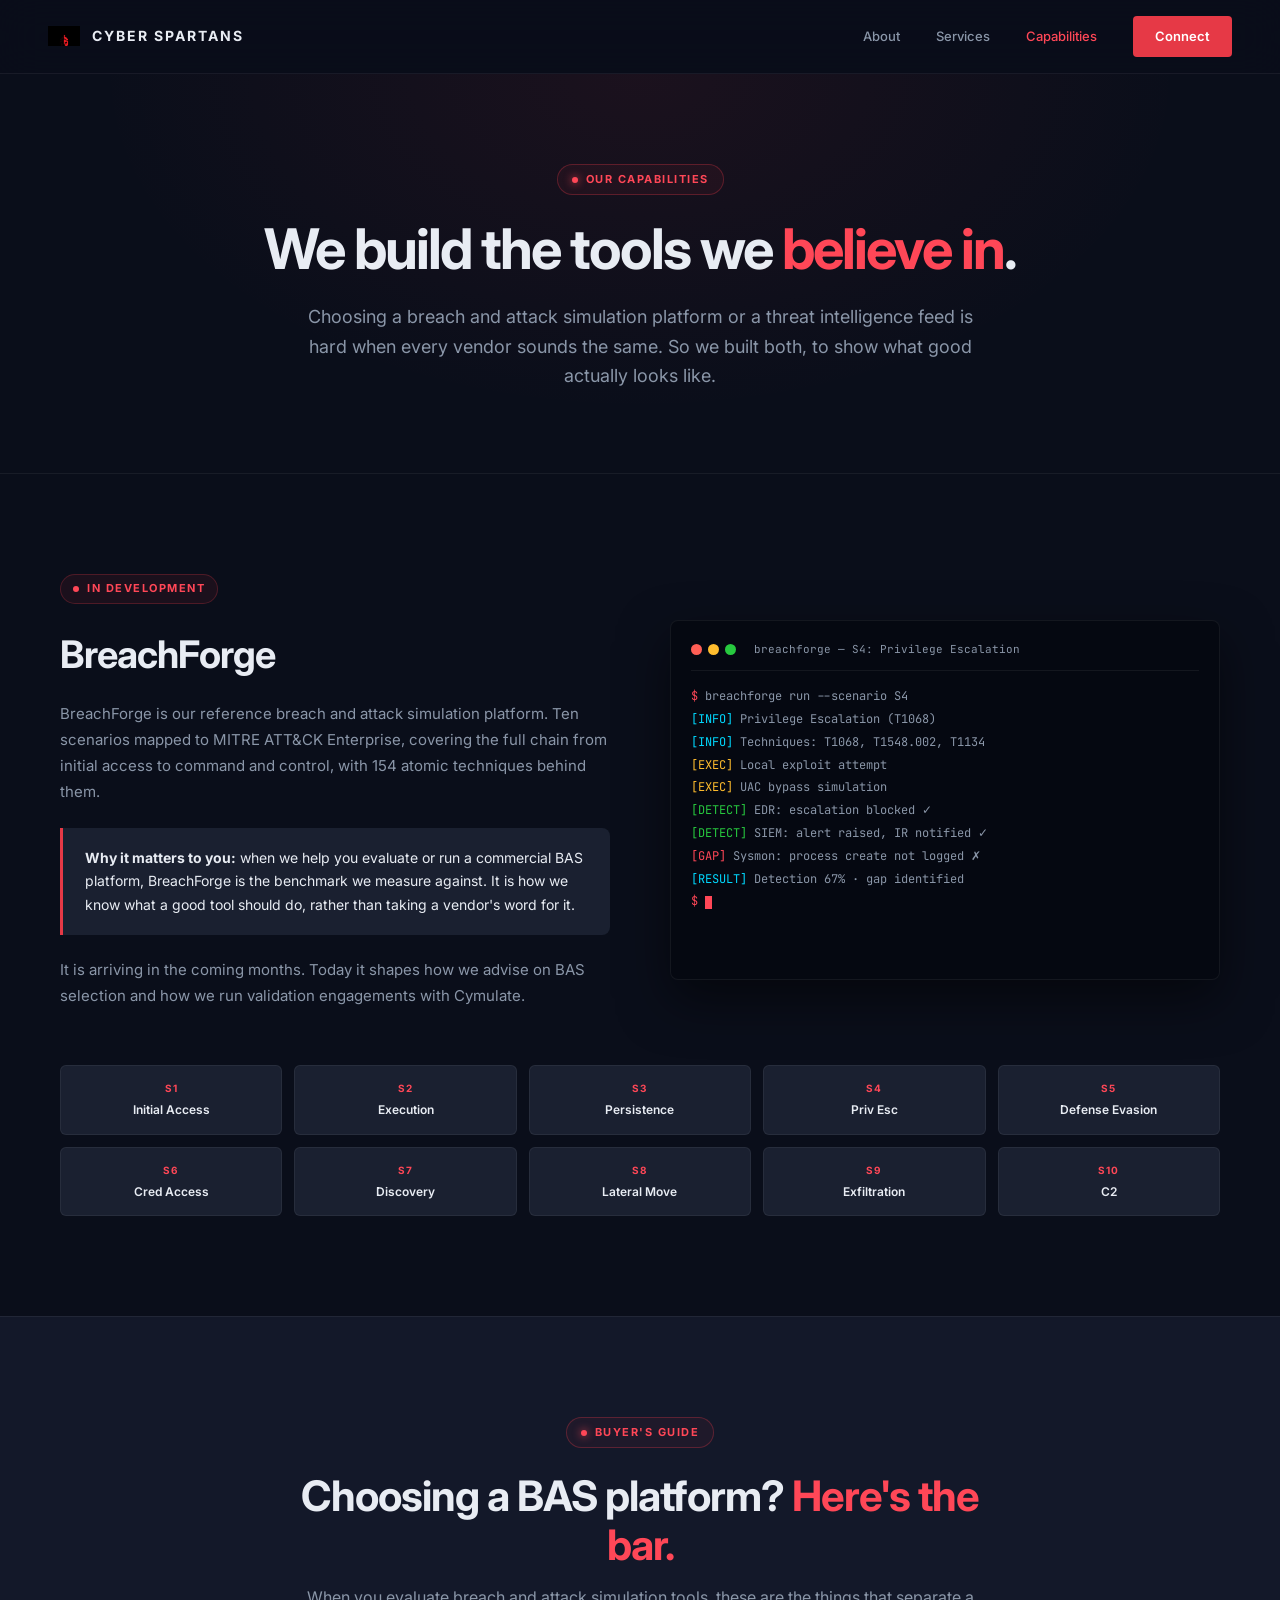
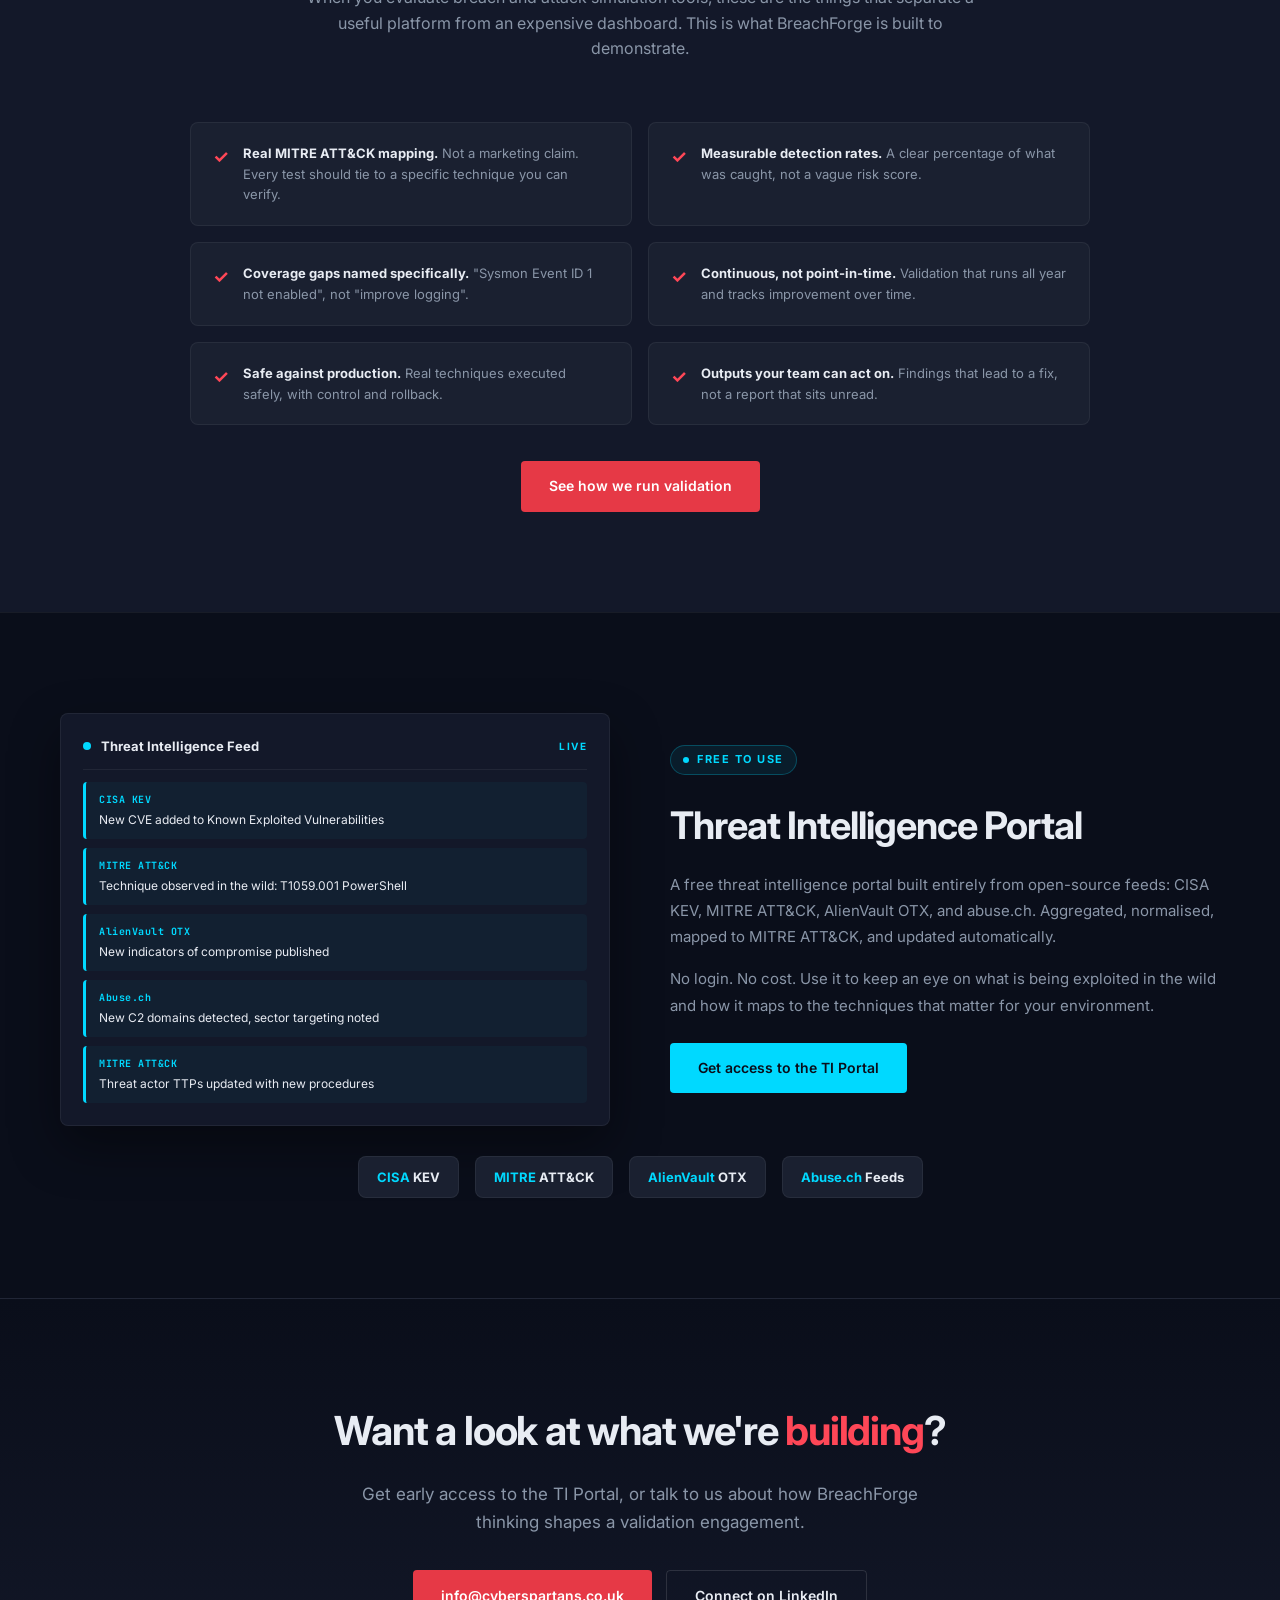
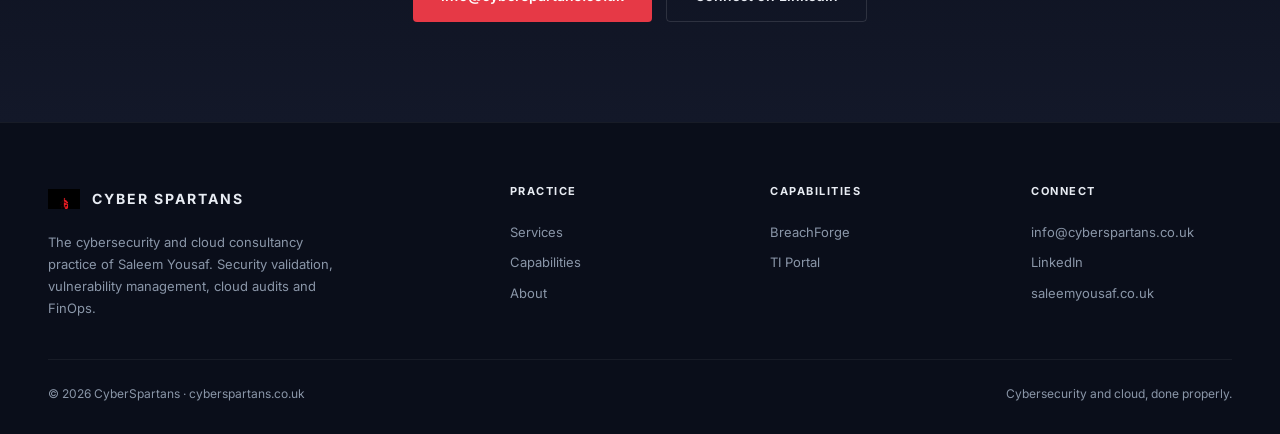
==== capabilities.html @ c3178dd3 "Add files via upload" ====
<!DOCTYPE html>
<html lang="en">
<head>
<meta charset="UTF-8">
<meta name="viewport" content="width=device-width, initial-scale=1.0">
<title>Capabilities: BreachForge & Threat Intelligence | CyberSpartans</title>
<meta name="description" content="BreachForge is our reference breach and attack simulation platform, the standard we hold commercial BAS tools to. Plus a free threat intelligence portal built from open-source feeds.">
<link rel="canonical" href="https://www.cyberspartans.co.uk/capabilities.html">
<meta property="og:type" content="website">
<meta property="og:title" content="BreachForge & Threat Intelligence | CyberSpartans">
<meta property="og:description" content="Our reference BAS platform and a free open-source threat intelligence portal.">
<meta property="og:url" content="https://www.cyberspartans.co.uk/capabilities.html">
<meta name="twitter:card" content="summary_large_image">
<link rel="preconnect" href="https://fonts.googleapis.com">
<link rel="preconnect" href="https://fonts.gstatic.com" crossorigin>
<link href="https://fonts.googleapis.com/css2?family=Inter:wght@300;400;500;600;700;800&family=JetBrains+Mono:wght@400;500;600&display=swap" rel="stylesheet">
<link rel="icon" type="image/png" href="logo.png">
<link rel="stylesheet" href="shared.css">
<style>
.product-hero {
    padding: 90px 60px 50px;
    text-align: center;
    background: radial-gradient(ellipse at top, rgba(230, 57, 70, 0.08) 0%, transparent 60%);
}

.product-hero h1 {
    font-size: 56px;
    font-weight: 700;
    line-height: 1.08;
    letter-spacing: -2px;
    margin-bottom: 22px;
    max-width: 880px;
    margin-left: auto;
    margin-right: auto;
}

.product-hero p {
    font-size: 18px;
    color: var(--text-dim);
    max-width: 700px;
    margin: 0 auto 32px;
    line-height: 1.65;
}

/* Section status badge */
.cap-status {
    display: inline-flex;
    align-items: center;
    gap: 8px;
    font-size: 11px;
    font-weight: 700;
    letter-spacing: 1.5px;
    text-transform: uppercase;
    padding: 5px 12px;
    border-radius: 100px;
    margin-bottom: 20px;
}

.cap-status.coming {
    color: var(--red-bright);
    background: rgba(230, 57, 70, 0.08);
    border: 1px solid rgba(230, 57, 70, 0.25);
}

.cap-status.live {
    color: var(--cyan);
    background: rgba(0, 217, 255, 0.08);
    border: 1px solid rgba(0, 217, 255, 0.25);
}

.cap-status-dot {
    width: 6px;
    height: 6px;
    background: currentColor;
    border-radius: 50%;
    animation: dot-pulse 1.4s infinite;
}

/* BreachForge block */
.bf-block {
    max-width: 1200px;
    margin: 0 auto;
    display: grid;
    grid-template-columns: 1fr 1fr;
    gap: 60px;
    align-items: center;
}

.bf-text h2 {
    font-size: 38px;
    font-weight: 700;
    letter-spacing: -1px;
    margin-bottom: 16px;
}

.bf-text > p {
    font-size: 15px;
    color: var(--text-dim);
    line-height: 1.75;
    margin-bottom: 16px;
}

.bf-text .why {
    background: var(--bg-elevated);
    border-left: 3px solid var(--red);
    border-radius: 0 8px 8px 0;
    padding: 18px 22px;
    margin: 22px 0;
}

.bf-text .why p {
    font-size: 14px;
    color: var(--text);
    line-height: 1.7;
    margin: 0;
}

/* Terminal */
.terminal {
    background: #050811;
    border: 1px solid var(--border);
    border-radius: 8px;
    padding: 20px;
    font-family: 'JetBrains Mono', monospace;
    font-size: 12px;
    box-shadow: 0 20px 50px rgba(0,0,0,0.5);
    min-height: 360px;
    position: relative;
}

.terminal-header {
    display: flex;
    align-items: center;
    gap: 6px;
    padding-bottom: 12px;
    border-bottom: 1px solid var(--border);
    margin-bottom: 14px;
}

.term-dot { width: 11px; height: 11px; border-radius: 50%; }
.term-dot.red { background: #ff5f56; }
.term-dot.yellow { background: #ffbd2e; }
.term-dot.green { background: #27c93f; }

.term-title { margin-left: 12px; color: var(--text-dim); font-size: 11px; }

.term-line {
    line-height: 1.9;
    opacity: 0;
    animation: type-in 0.3s forwards;
    color: var(--text-dim);
}

.term-line:nth-child(1) { animation-delay: 0.3s; }
.term-line:nth-child(2) { animation-delay: 0.7s; }
.term-line:nth-child(3) { animation-delay: 1.1s; }
.term-line:nth-child(4) { animation-delay: 1.5s; }
.term-line:nth-child(5) { animation-delay: 1.9s; }
.term-line:nth-child(6) { animation-delay: 2.3s; }
.term-line:nth-child(7) { animation-delay: 2.7s; }
.term-line:nth-child(8) { animation-delay: 3.1s; }
.term-line:nth-child(9) { animation-delay: 3.5s; }
.term-line:nth-child(10) { animation-delay: 3.9s; }

@keyframes type-in {
    from { opacity: 0; transform: translateX(-8px); }
    to { opacity: 1; transform: translateX(0); }
}

.term-prompt { color: var(--red-bright); }
.term-success { color: #27c93f; }
.term-info { color: var(--cyan); }
.term-warn { color: #ffbd2e; }
.term-error { color: #ff4757; }

.term-cursor {
    display: inline-block;
    width: 7px;
    height: 13px;
    background: var(--red-bright);
    animation: blink 1s infinite;
    vertical-align: middle;
}

@keyframes blink { 0%,50%{opacity:1;} 51%,100%{opacity:0;} }

/* Scenarios mini-grid */
.scenarios-mini {
    max-width: 1200px;
    margin: 40px auto 0;
    display: grid;
    grid-template-columns: repeat(5, 1fr);
    gap: 12px;
}

.scn {
    background: var(--bg-elevated);
    border: 1px solid var(--border);
    border-radius: 6px;
    padding: 14px 10px;
    text-align: center;
    transition: all 0.25s;
}

.scn:hover { border-color: var(--red); transform: translateY(-2px); }

.scn-num { font-size: 10px; color: var(--red-bright); font-weight: 700; letter-spacing: 1px; }
.scn-name { font-size: 12px; color: var(--text); font-weight: 600; margin-top: 4px; }

/* What to look for in a BAS */
.checklist-section { background: var(--bg-card); }

.checklist {
    max-width: 900px;
    margin: 0 auto;
    display: grid;
    grid-template-columns: 1fr 1fr;
    gap: 16px;
}

.check-item {
    background: var(--bg-elevated);
    border: 1px solid var(--border);
    border-radius: 8px;
    padding: 20px 22px;
    display: flex;
    gap: 14px;
    align-items: flex-start;
}

.check-item .mark {
    color: var(--red-bright);
    font-weight: 700;
    font-size: 18px;
    flex-shrink: 0;
}

.check-item p {
    font-size: 13px;
    color: var(--text-dim);
    line-height: 1.6;
    margin: 0;
}

.check-item strong { color: var(--text); }

/* TI block */
.ti-section { background: var(--bg); }

.ti-block {
    max-width: 1200px;
    margin: 0 auto;
    display: grid;
    grid-template-columns: 1fr 1fr;
    gap: 60px;
    align-items: center;
}

.ti-text h2 {
    font-size: 38px;
    font-weight: 700;
    letter-spacing: -1px;
    margin-bottom: 16px;
}

.ti-text > p {
    font-size: 15px;
    color: var(--text-dim);
    line-height: 1.75;
    margin-bottom: 16px;
}

.ti-feed {
    background: var(--bg-card);
    border: 1px solid var(--border);
    border-radius: 8px;
    padding: 22px;
    box-shadow: 0 20px 50px rgba(0,0,0,0.4);
}

.feed-header {
    display: flex;
    justify-content: space-between;
    align-items: center;
    padding-bottom: 12px;
    border-bottom: 1px solid var(--border);
    margin-bottom: 12px;
}

.feed-title { display: flex; align-items: center; gap: 10px; font-weight: 700; font-size: 13px; }

.feed-live-dot {
    width: 8px; height: 8px;
    background: var(--cyan);
    border-radius: 50%;
    animation: live-pulse 1.5s infinite;
}

@keyframes live-pulse {
    0%,100% { box-shadow: 0 0 0 0 rgba(0,217,255,0.7); }
    70% { box-shadow: 0 0 0 8px rgba(0,217,255,0); }
}

.feed-status { font-size: 10px; color: var(--cyan); letter-spacing: 1.5px; font-weight: 700; }

.feed-items { display: flex; flex-direction: column; gap: 9px; }

.feed-item {
    padding: 10px 13px;
    background: rgba(0, 217, 255, 0.04);
    border-left: 3px solid var(--cyan);
    border-radius: 4px;
    opacity: 0;
    animation: slide-in 0.5s forwards;
}

.feed-item:nth-child(1) { animation-delay: 0.2s; }
.feed-item:nth-child(2) { animation-delay: 0.6s; }
.feed-item:nth-child(3) { animation-delay: 1.0s; }
.feed-item:nth-child(4) { animation-delay: 1.4s; }
.feed-item:nth-child(5) { animation-delay: 1.8s; }

@keyframes slide-in {
    from { opacity: 0; transform: translateX(-20px); }
    to { opacity: 1; transform: translateX(0); }
}

.feed-time { color: var(--cyan); font-size: 10px; font-weight: 700; margin-bottom: 3px; letter-spacing: 0.5px; font-family: 'JetBrains Mono', monospace; }
.feed-msg { color: var(--text); font-size: 12px; line-height: 1.5; }

/* Sources strip */
.sources-strip {
    display: flex;
    justify-content: center;
    gap: 16px;
    flex-wrap: wrap;
    margin-top: 30px;
}

.source-chip {
    padding: 10px 18px;
    background: var(--bg-elevated);
    border: 1px solid var(--border);
    border-radius: 8px;
    font-size: 13px;
    font-weight: 700;
    color: var(--text);
}

.source-chip span { color: var(--cyan); }

@media (max-width: 1024px) {
    .product-hero h1 { font-size: 40px; }
    .bf-block, .ti-block { grid-template-columns: 1fr; gap: 36px; }
    .bf-text h2, .ti-text h2 { font-size: 28px; }
    .scenarios-mini { grid-template-columns: repeat(2, 1fr); }
    .checklist { grid-template-columns: 1fr; }
}

@media (max-width: 640px) {
    .product-hero h1 { font-size: 28px; }
    .scenarios-mini { grid-template-columns: 1fr 1fr; }
}
</style>
<script type="application/ld+json">
{
  "@context": "https://schema.org",
  "@type": "WebPage",
  "name": "Capabilities: BreachForge and Threat Intelligence",
  "url": "https://www.cyberspartans.co.uk/capabilities.html",
  "description": "BreachForge is a reference breach and attack simulation platform mapped to MITRE ATT&CK. CyberSpartans also offers a free threat intelligence portal built from open-source feeds.",
  "isPartOf": {
    "@type": "Organization",
    "name": "CyberSpartans",
    "url": "https://www.cyberspartans.co.uk"
  },
  "about": [
    {
      "@type": "SoftwareApplication",
      "name": "BreachForge",
      "applicationCategory": "SecurityApplication",
      "description": "Reference breach and attack simulation platform with 10 scenarios mapped to MITRE ATT&CK Enterprise and 154 atomic techniques.",
      "operatingSystem": "Web"
    },
    {
      "@type": "WebApplication",
      "name": "Threat Intelligence Portal",
      "applicationCategory": "SecurityApplication",
      "description": "Free threat intelligence portal built from open-source feeds: CISA KEV, MITRE ATT&CK, AlienVault OTX, and abuse.ch.",
      "operatingSystem": "Web",
      "offers": { "@type": "Offer", "price": "0", "priceCurrency": "GBP" }
    }
  ]
}
</script>
</head>
<body>

<header>
    <a href="index.html" class="brand">
        <img class="brand-logo" src="logo.png" alt="CyberSpartans"/>
        <span class="brand-name">CYBER SPARTANS</span>
    </a>
    <nav>
        <a href="index.html">About</a>
        <a href="services.html">Services</a>
        <a href="capabilities.html" class="active">Capabilities</a>
        <a href="#connect" class="nav-cta">Connect</a>
    </nav>
</header>

<section class="product-hero">
    <div class="eyebrow"><span class="eyebrow-dot"></span>OUR CAPABILITIES</div>
    <h1>We build the tools we <span class="red">believe in</span>.</h1>
    <p>Choosing a breach and attack simulation platform or a threat intelligence feed is hard when every vendor sounds the same. So we built both, to show what good actually looks like.</p>
</section>

<!-- BREACHFORGE -->
<section class="section">
    <div class="bf-block">
        <div class="bf-text">
            <span class="cap-status coming"><span class="cap-status-dot"></span>In Development</span>
            <h2>BreachForge</h2>
            <p>BreachForge is our reference breach and attack simulation platform. Ten scenarios mapped to MITRE ATT&CK Enterprise, covering the full chain from initial access to command and control, with 154 atomic techniques behind them.</p>
            <div class="why">
                <p><strong>Why it matters to you:</strong> when we help you evaluate or run a commercial BAS platform, BreachForge is the benchmark we measure against. It is how we know what a good tool should do, rather than taking a vendor's word for it.</p>
            </div>
            <p>It is arriving in the coming months. Today it shapes how we advise on BAS selection and how we run validation engagements with Cymulate.</p>
        </div>

        <div class="terminal">
            <div class="terminal-header">
                <div class="term-dot red"></div>
                <div class="term-dot yellow"></div>
                <div class="term-dot green"></div>
                <span class="term-title">breachforge — S4: Privilege Escalation</span>
            </div>
            <div class="term-line"><span class="term-prompt">$</span> breachforge run --scenario S4</div>
            <div class="term-line"><span class="term-info">[INFO]</span> Privilege Escalation (T1068)</div>
            <div class="term-line"><span class="term-info">[INFO]</span> Techniques: T1068, T1548.002, T1134</div>
            <div class="term-line"><span class="term-warn">[EXEC]</span> Local exploit attempt</div>
            <div class="term-line"><span class="term-warn">[EXEC]</span> UAC bypass simulation</div>
            <div class="term-line"><span class="term-success">[DETECT]</span> EDR: escalation blocked ✓</div>
            <div class="term-line"><span class="term-success">[DETECT]</span> SIEM: alert raised, IR notified ✓</div>
            <div class="term-line"><span class="term-error">[GAP]</span> Sysmon: process create not logged ✗</div>
            <div class="term-line"><span class="term-info">[RESULT]</span> Detection 67% · gap identified</div>
            <div class="term-line"><span class="term-prompt">$</span> <span class="term-cursor"></span></div>
        </div>
    </div>

    <!-- Scenarios -->
    <div class="scenarios-mini">
        <div class="scn"><div class="scn-num">S1</div><div class="scn-name">Initial Access</div></div>
        <div class="scn"><div class="scn-num">S2</div><div class="scn-name">Execution</div></div>
        <div class="scn"><div class="scn-num">S3</div><div class="scn-name">Persistence</div></div>
        <div class="scn"><div class="scn-num">S4</div><div class="scn-name">Priv Esc</div></div>
        <div class="scn"><div class="scn-num">S5</div><div class="scn-name">Defense Evasion</div></div>
        <div class="scn"><div class="scn-num">S6</div><div class="scn-name">Cred Access</div></div>
        <div class="scn"><div class="scn-num">S7</div><div class="scn-name">Discovery</div></div>
        <div class="scn"><div class="scn-num">S8</div><div class="scn-name">Lateral Move</div></div>
        <div class="scn"><div class="scn-num">S9</div><div class="scn-name">Exfiltration</div></div>
        <div class="scn"><div class="scn-num">S10</div><div class="scn-name">C2</div></div>
    </div>
</section>

<!-- WHAT TO LOOK FOR IN A BAS -->
<section class="section checklist-section">
    <div class="section-header">
        <div class="eyebrow"><span class="eyebrow-dot"></span>BUYER'S GUIDE</div>
        <h2>Choosing a BAS platform? <span class="red">Here's the bar.</span></h2>
        <p>When you evaluate breach and attack simulation tools, these are the things that separate a useful platform from an expensive dashboard. This is what BreachForge is built to demonstrate.</p>
    </div>

    <div class="checklist">
        <div class="check-item">
            <span class="mark">✓</span>
            <p><strong>Real MITRE ATT&CK mapping.</strong> Not a marketing claim. Every test should tie to a specific technique you can verify.</p>
        </div>
        <div class="check-item">
            <span class="mark">✓</span>
            <p><strong>Measurable detection rates.</strong> A clear percentage of what was caught, not a vague risk score.</p>
        </div>
        <div class="check-item">
            <span class="mark">✓</span>
            <p><strong>Coverage gaps named specifically.</strong> "Sysmon Event ID 1 not enabled", not "improve logging".</p>
        </div>
        <div class="check-item">
            <span class="mark">✓</span>
            <p><strong>Continuous, not point-in-time.</strong> Validation that runs all year and tracks improvement over time.</p>
        </div>
        <div class="check-item">
            <span class="mark">✓</span>
            <p><strong>Safe against production.</strong> Real techniques executed safely, with control and rollback.</p>
        </div>
        <div class="check-item">
            <span class="mark">✓</span>
            <p><strong>Outputs your team can act on.</strong> Findings that lead to a fix, not a report that sits unread.</p>
        </div>
    </div>

    <div style="text-align:center;margin-top:36px;">
        <a href="services.html" class="btn btn-primary">See how we run validation</a>
    </div>
</section>

<!-- THREAT INTELLIGENCE -->
<section class="section ti-section">
    <div class="ti-block">
        <div class="ti-feed">
            <div class="feed-header">
                <div class="feed-title"><div class="feed-live-dot"></div><span>Threat Intelligence Feed</span></div>
                <div class="feed-status">LIVE</div>
            </div>
            <div class="feed-items">
                <div class="feed-item">
                    <div class="feed-time">CISA KEV</div>
                    <div class="feed-msg">New CVE added to Known Exploited Vulnerabilities</div>
                </div>
                <div class="feed-item">
                    <div class="feed-time">MITRE ATT&CK</div>
                    <div class="feed-msg">Technique observed in the wild: T1059.001 PowerShell</div>
                </div>
                <div class="feed-item">
                    <div class="feed-time">AlienVault OTX</div>
                    <div class="feed-msg">New indicators of compromise published</div>
                </div>
                <div class="feed-item">
                    <div class="feed-time">Abuse.ch</div>
                    <div class="feed-msg">New C2 domains detected, sector targeting noted</div>
                </div>
                <div class="feed-item">
                    <div class="feed-time">MITRE ATT&CK</div>
                    <div class="feed-msg">Threat actor TTPs updated with new procedures</div>
                </div>
            </div>
        </div>

        <div class="ti-text">
            <span class="cap-status live"><span class="cap-status-dot"></span>Free to Use</span>
            <h2>Threat Intelligence Portal</h2>
            <p>A free threat intelligence portal built entirely from open-source feeds: CISA KEV, MITRE ATT&CK, AlienVault OTX, and abuse.ch. Aggregated, normalised, mapped to MITRE ATT&CK, and updated automatically.</p>
            <p>No login. No cost. Use it to keep an eye on what is being exploited in the wild and how it maps to the techniques that matter for your environment.</p>
            <a href="#connect" class="btn btn-cyan" style="margin-top:8px;">Get access to the TI Portal</a>
        </div>
    </div>

    <div class="sources-strip">
        <div class="source-chip"><span>CISA</span> KEV</div>
        <div class="source-chip"><span>MITRE</span> ATT&CK</div>
        <div class="source-chip"><span>AlienVault</span> OTX</div>
        <div class="source-chip"><span>Abuse.ch</span> Feeds</div>
    </div>
</section>

<!-- CONNECT -->
<section class="section" id="connect" style="text-align:center;background:linear-gradient(180deg, var(--bg) 0%, var(--bg-card) 100%);">
    <h2 style="font-size:40px;font-weight:700;letter-spacing:-1.2px;margin-bottom:18px;">Want a look at what we're <span class="red">building</span>?</h2>
    <p style="font-size:17px;color:var(--text-dim);margin-bottom:34px;max-width:560px;margin-left:auto;margin-right:auto;line-height:1.6;">Get early access to the TI Portal, or talk to us about how BreachForge thinking shapes a validation engagement.</p>
    <div style="display:flex;gap:14px;justify-content:center;flex-wrap:wrap;">
        <a href="mailto:info@cyberspartans.co.uk" class="btn btn-primary">info@cyberspartans.co.uk</a>
        <a href="https://www.linkedin.com/in/saleemyousaf" class="btn btn-ghost">Connect on LinkedIn</a>
    </div>
</section>

<footer>
    <div class="footer-grid">
        <div class="footer-brand">
            <a href="index.html" class="brand">
                <img class="brand-logo" src="logo.png" alt="CyberSpartans"/>
                <span class="brand-name">CYBER SPARTANS</span>
            </a>
            <p>The cybersecurity and cloud consultancy practice of Saleem Yousaf. Security validation, vulnerability management, cloud audits and FinOps.</p>
        </div>
        <div class="footer-col">
            <h4>Practice</h4>
            <a href="services.html">Services</a>
            <a href="capabilities.html">Capabilities</a>
            <a href="index.html">About</a>
        </div>
        <div class="footer-col">
            <h4>Capabilities</h4>
            <a href="capabilities.html">BreachForge</a>
            <a href="capabilities.html">TI Portal</a>
        </div>
        <div class="footer-col">
            <h4>Connect</h4>
            <a href="mailto:info@cyberspartans.co.uk">info@cyberspartans.co.uk</a>
            <a href="https://www.linkedin.com/in/saleemyousaf">LinkedIn</a>
            <a href="https://www.saleemyousaf.co.uk">saleemyousaf.co.uk</a>
        </div>
    </div>
    <div class="footer-bottom">
        <span>© 2026 CyberSpartans · cyberspartans.co.uk</span>
        <span>Cybersecurity and cloud, done properly.</span>
    </div>
</footer>

</body>
</html>
---- shared.css ----
/* ==========================================================================
   CyberSpartans - Shared Stylesheet
   cyberspartans.co.uk
   ========================================================================== */

* { margin: 0; padding: 0; box-sizing: border-box; }

:root {
    --red: #e63946;
    --red-bright: #ff4757;
    --red-dark: #c1121f;
    --cyan: #00d9ff;
    --bg: #0a0e1a;
    --bg-card: #131829;
    --bg-elevated: #1a2030;
    --text: #e8ecf3;
    --text-dim: #8a96a8;
    --border: rgba(255,255,255,0.06);
    --border-strong: rgba(255,255,255,0.12);
}

html { scroll-behavior: smooth; }

body {
    font-family: 'Inter', -apple-system, BlinkMacSystemFont, sans-serif;
    background: var(--bg);
    color: var(--text);
    line-height: 1.6;
    overflow-x: hidden;
    -webkit-font-smoothing: antialiased;
}

/* ===== HEADER & NAV ===== */
header {
    background: rgba(10, 14, 26, 0.85);
    backdrop-filter: blur(20px);
    -webkit-backdrop-filter: blur(20px);
    padding: 16px 48px;
    display: flex;
    justify-content: space-between;
    align-items: center;
    position: sticky;
    top: 0;
    z-index: 100;
    border-bottom: 1px solid var(--border);
}

.brand {
    display: flex;
    align-items: center;
    gap: 12px;
    text-decoration: none;
    color: var(--text);
}

.brand-logo {
    width: 32px;
    height: 32px;
    object-fit: contain;
}

.brand-name {
    font-size: 14px;
    font-weight: 700;
    letter-spacing: 2px;
}

nav {
    display: flex;
    gap: 36px;
    align-items: center;
}

nav a {
    color: var(--text-dim);
    text-decoration: none;
    font-size: 13px;
    font-weight: 500;
    transition: color 0.25s;
}

nav a:hover, nav a.active { color: var(--red-bright); }

.nav-cta {
    background: var(--red);
    color: white !important;
    padding: 10px 22px;
    border-radius: 4px;
    font-weight: 600;
    transition: all 0.25s;
}

.nav-cta:hover {
    background: var(--red-bright) !important;
    transform: translateY(-1px);
}

/* ===== TYPOGRAPHY ===== */
h1, h2, h3 { letter-spacing: -1px; }

.eyebrow {
    display: inline-flex;
    align-items: center;
    gap: 8px;
    padding: 6px 14px;
    border: 1px solid rgba(230, 57, 70, 0.3);
    background: rgba(230, 57, 70, 0.06);
    border-radius: 100px;
    font-size: 11px;
    font-weight: 700;
    letter-spacing: 1.5px;
    color: var(--red-bright);
    margin-bottom: 24px;
    text-transform: uppercase;
}

.eyebrow.cyan {
    color: var(--cyan);
    background: rgba(0, 217, 255, 0.08);
    border-color: rgba(0, 217, 255, 0.3);
}

.eyebrow-dot {
    width: 6px;
    height: 6px;
    background: currentColor;
    border-radius: 50%;
    box-shadow: 0 0 8px currentColor;
    animation: dot-pulse 1.5s infinite;
}

@keyframes dot-pulse {
    0%, 100% { box-shadow: 0 0 8px currentColor; }
    50% { box-shadow: 0 0 16px currentColor; }
}

.red { color: var(--red-bright); }
.cyan { color: var(--cyan); }

/* ===== BUTTONS ===== */
.btn {
    padding: 14px 28px;
    border-radius: 4px;
    border: none;
    font-family: inherit;
    font-size: 14px;
    font-weight: 600;
    cursor: pointer;
    transition: all 0.25s;
    display: inline-flex;
    align-items: center;
    gap: 8px;
    text-decoration: none;
}

.btn-primary { background: var(--red); color: white; }
.btn-primary:hover {
    background: var(--red-bright);
    transform: translateY(-2px);
    box-shadow: 0 8px 20px rgba(230, 57, 70, 0.35);
}

.btn-ghost {
    background: transparent;
    color: var(--text);
    border: 1px solid var(--border-strong);
}

.btn-ghost:hover {
    border-color: var(--red);
    color: var(--red-bright);
}

.btn-cyan { background: var(--cyan); color: var(--bg); }
.btn-cyan:hover {
    background: #00b8e0;
    transform: translateY(-2px);
    box-shadow: 0 8px 20px rgba(0, 217, 255, 0.35);
}

/* ===== SECTIONS ===== */
.section {
    padding: 100px 60px;
    border-top: 1px solid var(--border);
}

.section-header {
    text-align: center;
    max-width: 700px;
    margin: 0 auto 60px;
}

.section-header h2 {
    font-size: 42px;
    font-weight: 700;
    line-height: 1.15;
    letter-spacing: -1px;
    margin-bottom: 16px;
}

.section-header p {
    font-size: 16px;
    color: var(--text-dim);
    line-height: 1.6;
}

/* ===== CARDS ===== */
.card {
    background: var(--bg-elevated);
    border: 1px solid var(--border);
    border-radius: 8px;
    padding: 32px;
    transition: all 0.3s;
}

.card:hover {
    border-color: var(--red);
    transform: translateY(-4px);
    background: var(--bg-card);
}

.card h3 {
    font-size: 20px;
    font-weight: 700;
    margin-bottom: 12px;
    color: var(--text);
}

.card p {
    font-size: 14px;
    color: var(--text-dim);
    line-height: 1.7;
}

/* ===== FOOTER ===== */
footer {
    background: var(--bg);
    border-top: 1px solid var(--border);
    padding: 60px 48px 30px;
}

.footer-grid {
    max-width: 1400px;
    margin: 0 auto;
    display: grid;
    grid-template-columns: 2fr 1fr 1fr 1fr;
    gap: 60px;
    margin-bottom: 40px;
}

.footer-brand p {
    color: var(--text-dim);
    font-size: 13px;
    line-height: 1.7;
    margin-top: 16px;
    max-width: 300px;
}

.footer-col h4 {
    font-size: 11px;
    color: var(--text);
    letter-spacing: 1.5px;
    text-transform: uppercase;
    margin-bottom: 16px;
    font-weight: 700;
}

.footer-col a {
    display: block;
    color: var(--text-dim);
    text-decoration: none;
    font-size: 13px;
    padding: 5px 0;
    transition: color 0.25s;
}

.footer-col a:hover { color: var(--red-bright); }

.footer-bottom {
    max-width: 1400px;
    margin: 0 auto;
    padding-top: 24px;
    border-top: 1px solid var(--border);
    display: flex;
    justify-content: space-between;
    color: var(--text-dim);
    font-size: 12px;
}

/* ===== RESPONSIVE ===== */
@media (max-width: 1024px) {
    header { padding: 14px 32px; }
    .section { padding: 70px 32px; }
    .section-header h2 { font-size: 32px; }
    .footer-grid { grid-template-columns: 1fr 1fr; }
}

@media (max-width: 640px) {
    header { padding: 14px 20px; flex-direction: column; gap: 12px; }
    nav { gap: 16px; flex-wrap: wrap; justify-content: center; }
    .section { padding: 50px 20px; }
    .section-header h2 { font-size: 24px; }
    .footer-grid { grid-template-columns: 1fr; gap: 30px; }
    .footer-bottom { flex-direction: column; gap: 12px; text-align: center; }
    footer { padding: 40px 20px 24px; }
}
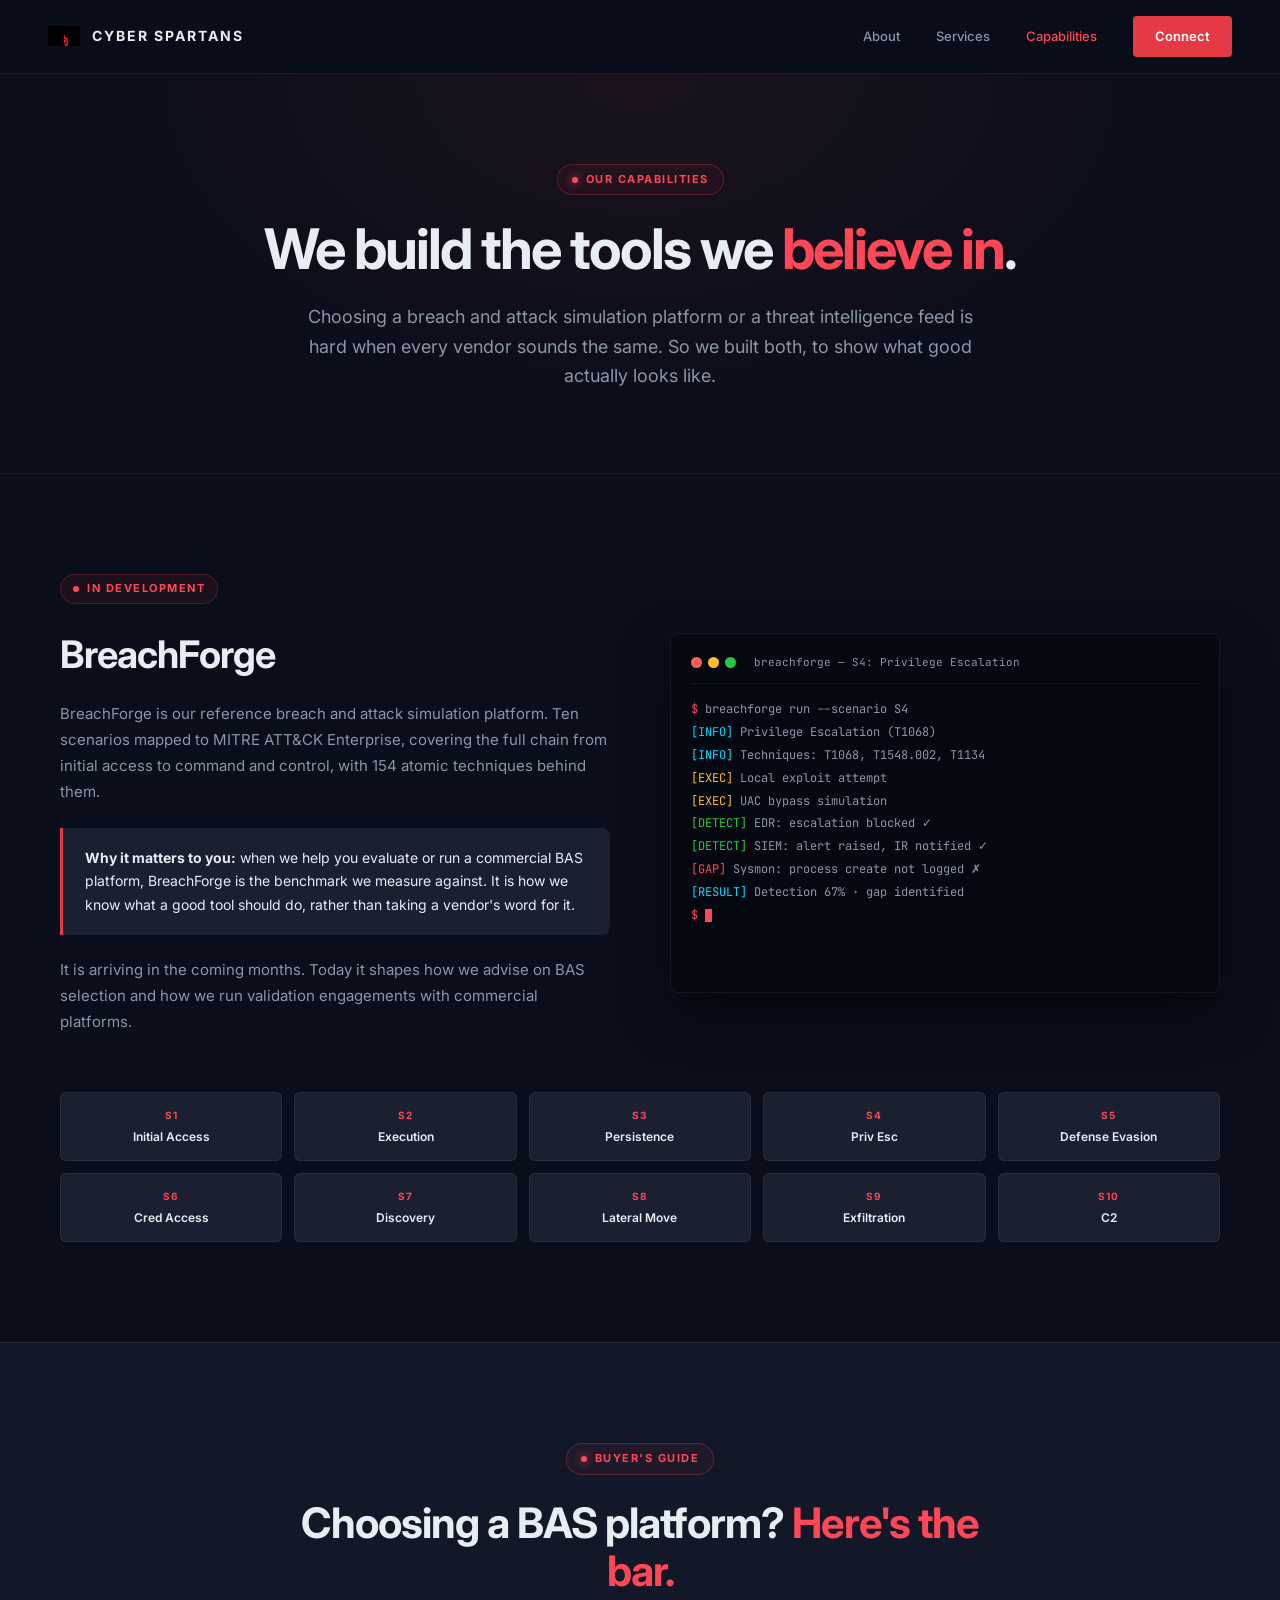
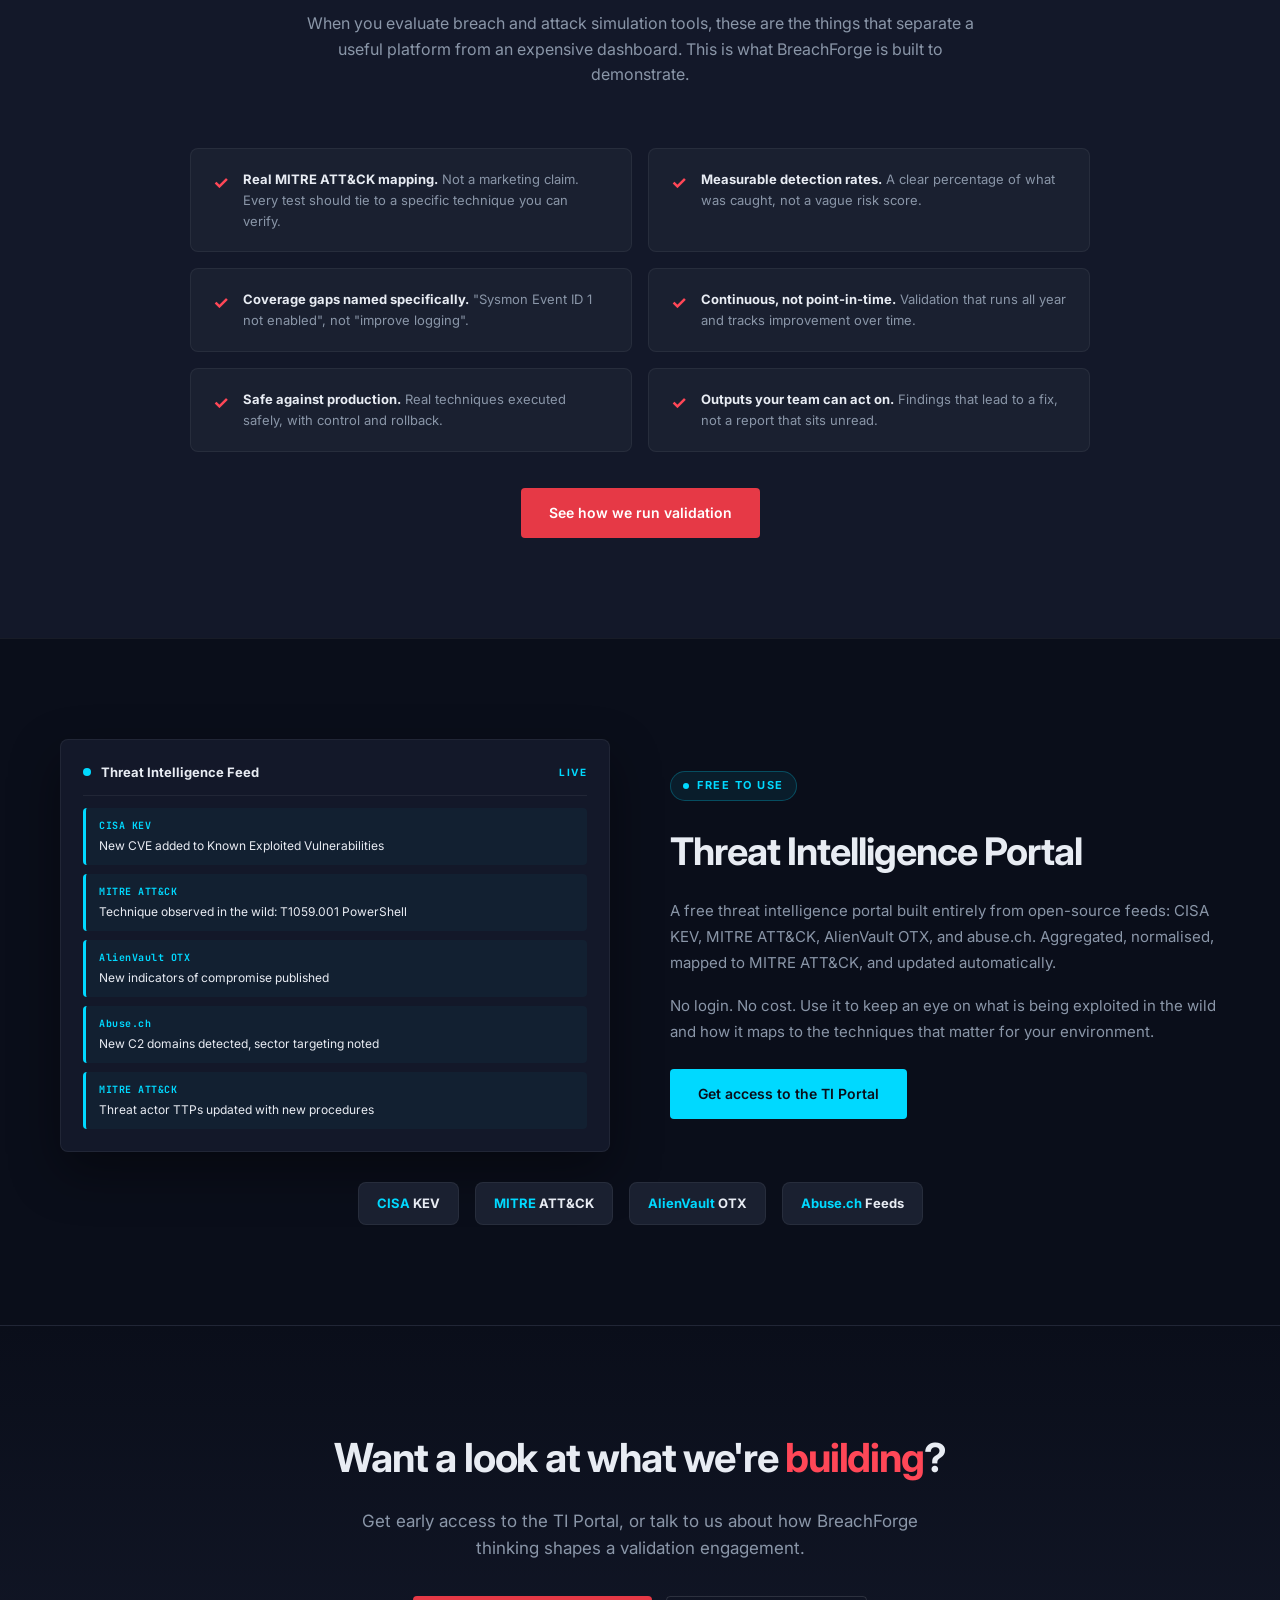
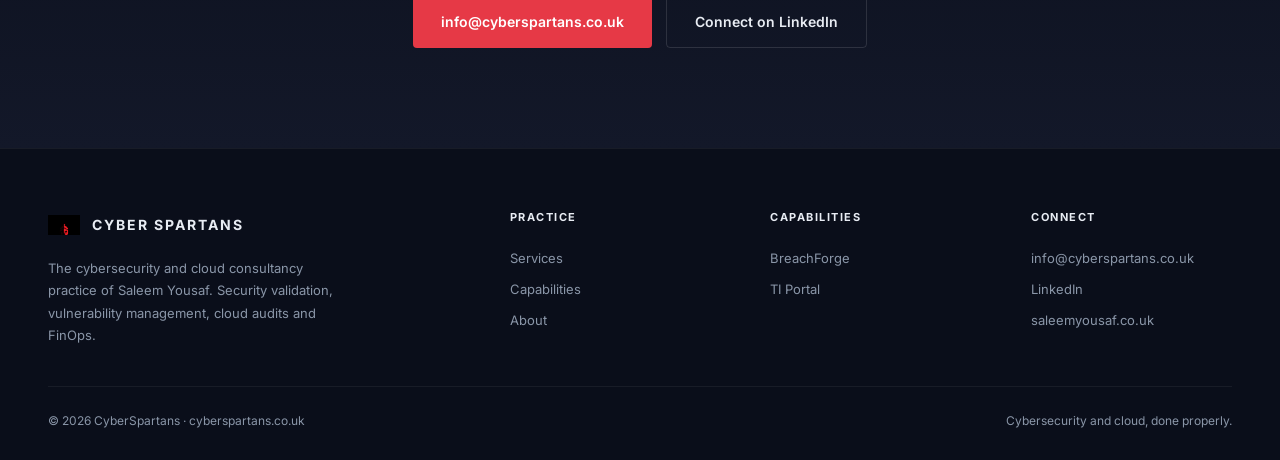
==== commit 0f740712: "Add files via upload" ====
--- a/capabilities.html
+++ b/capabilities.html
@@ -5,11 +5,11 @@
 <meta name="viewport" content="width=device-width, initial-scale=1.0">
 <title>Capabilities: BreachForge & Threat Intelligence | CyberSpartans</title>
 <meta name="description" content="BreachForge is our reference breach and attack simulation platform, the standard we hold commercial BAS tools to. Plus a free threat intelligence portal built from open-source feeds.">
-<link rel="canonical" href="https://www.cyberspartans.co.uk/capabilities.html">
+<link rel="canonical" href="https://cyberspartans.co.uk/capabilities.html">
 <meta property="og:type" content="website">
 <meta property="og:title" content="BreachForge & Threat Intelligence | CyberSpartans">
 <meta property="og:description" content="Our reference BAS platform and a free open-source threat intelligence portal.">
-<meta property="og:url" content="https://www.cyberspartans.co.uk/capabilities.html">
+<meta property="og:url" content="https://cyberspartans.co.uk/capabilities.html">
 <meta name="twitter:card" content="summary_large_image">
 <link rel="preconnect" href="https://fonts.googleapis.com">
 <link rel="preconnect" href="https://fonts.gstatic.com" crossorigin>
@@ -367,12 +367,12 @@
   "@context": "https://schema.org",
   "@type": "WebPage",
   "name": "Capabilities: BreachForge and Threat Intelligence",
-  "url": "https://www.cyberspartans.co.uk/capabilities.html",
+  "url": "https://cyberspartans.co.uk/capabilities.html",
   "description": "BreachForge is a reference breach and attack simulation platform mapped to MITRE ATT&CK. CyberSpartans also offers a free threat intelligence portal built from open-source feeds.",
   "isPartOf": {
     "@type": "Organization",
     "name": "CyberSpartans",
-    "url": "https://www.cyberspartans.co.uk"
+    "url": "https://cyberspartans.co.uk"
   },
   "about": [
     {
@@ -425,7 +425,7 @@
             <div class="why">
                 <p><strong>Why it matters to you:</strong> when we help you evaluate or run a commercial BAS platform, BreachForge is the benchmark we measure against. It is how we know what a good tool should do, rather than taking a vendor's word for it.</p>
             </div>
-            <p>It is arriving in the coming months. Today it shapes how we advise on BAS selection and how we run validation engagements with Cymulate.</p>
+            <p>It is arriving in the coming months. Today it shapes how we advise on BAS selection and how we run validation engagements with commercial platforms.</p>
         </div>
 
         <div class="terminal">
@@ -499,7 +499,7 @@
     </div>
 
     <div style="text-align:center;margin-top:36px;">
-        <a href="services.html" class="btn btn-primary">See how we run validation</a>
+        <a href="https://saleemyousaf.co.uk/breachforge/simulation/desktop/" class="btn btn-primary" target="_blank" rel="noopener">See how we run validation</a>
     </div>
 </section>
 
@@ -540,7 +540,7 @@
             <h2>Threat Intelligence Portal</h2>
             <p>A free threat intelligence portal built entirely from open-source feeds: CISA KEV, MITRE ATT&CK, AlienVault OTX, and abuse.ch. Aggregated, normalised, mapped to MITRE ATT&CK, and updated automatically.</p>
             <p>No login. No cost. Use it to keep an eye on what is being exploited in the wild and how it maps to the techniques that matter for your environment.</p>
-            <a href="#connect" class="btn btn-cyan" style="margin-top:8px;">Get access to the TI Portal</a>
+            <a href="https://saleemyousaf.co.uk/breachforge/intel/" class="btn btn-cyan" style="margin-top:8px;" target="_blank" rel="noopener">Get access to the TI Portal</a>
         </div>
     </div>
 
@@ -586,7 +586,7 @@
             <h4>Connect</h4>
             <a href="mailto:info@cyberspartans.co.uk">info@cyberspartans.co.uk</a>
             <a href="https://www.linkedin.com/in/saleemyousaf">LinkedIn</a>
-            <a href="https://www.saleemyousaf.co.uk">saleemyousaf.co.uk</a>
+            <a href="https://www.saleemyousaf.co.uk" target="_blank" rel="noopener">saleemyousaf.co.uk</a>
         </div>
     </div>
     <div class="footer-bottom">
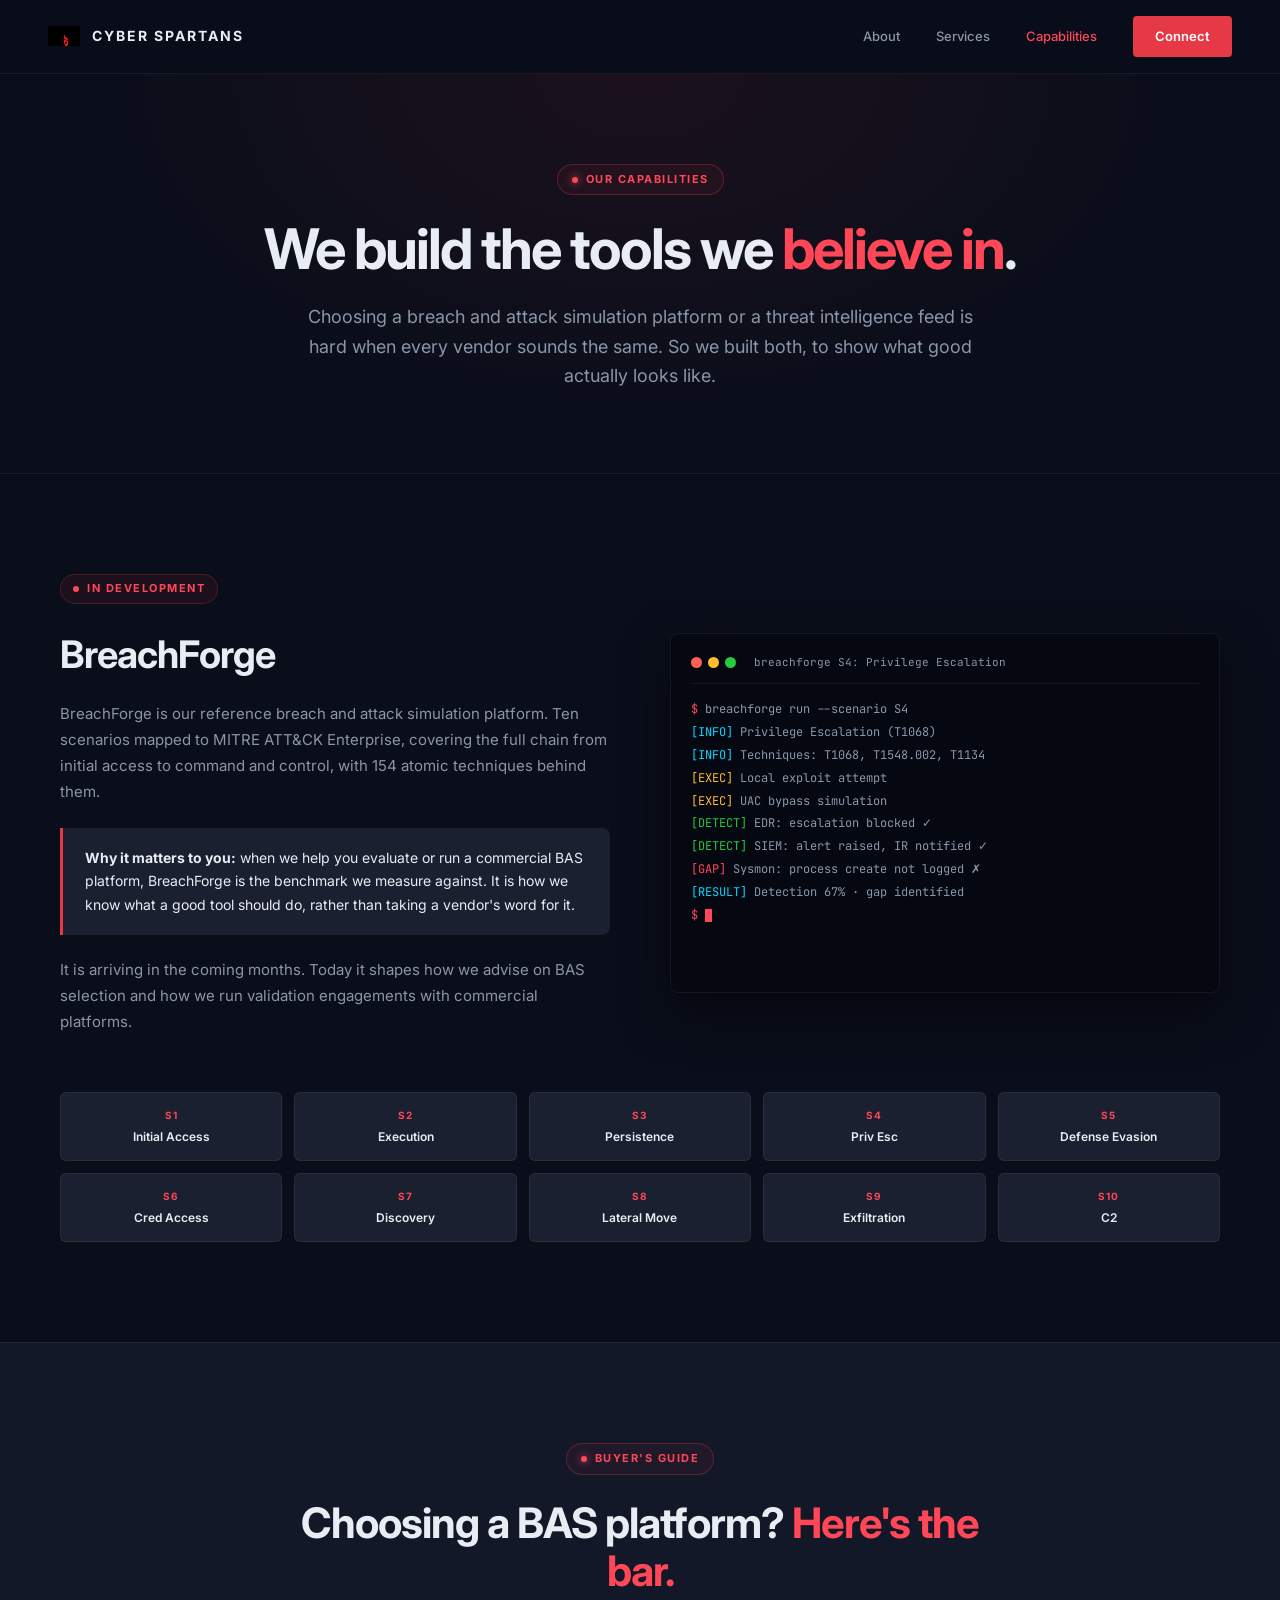
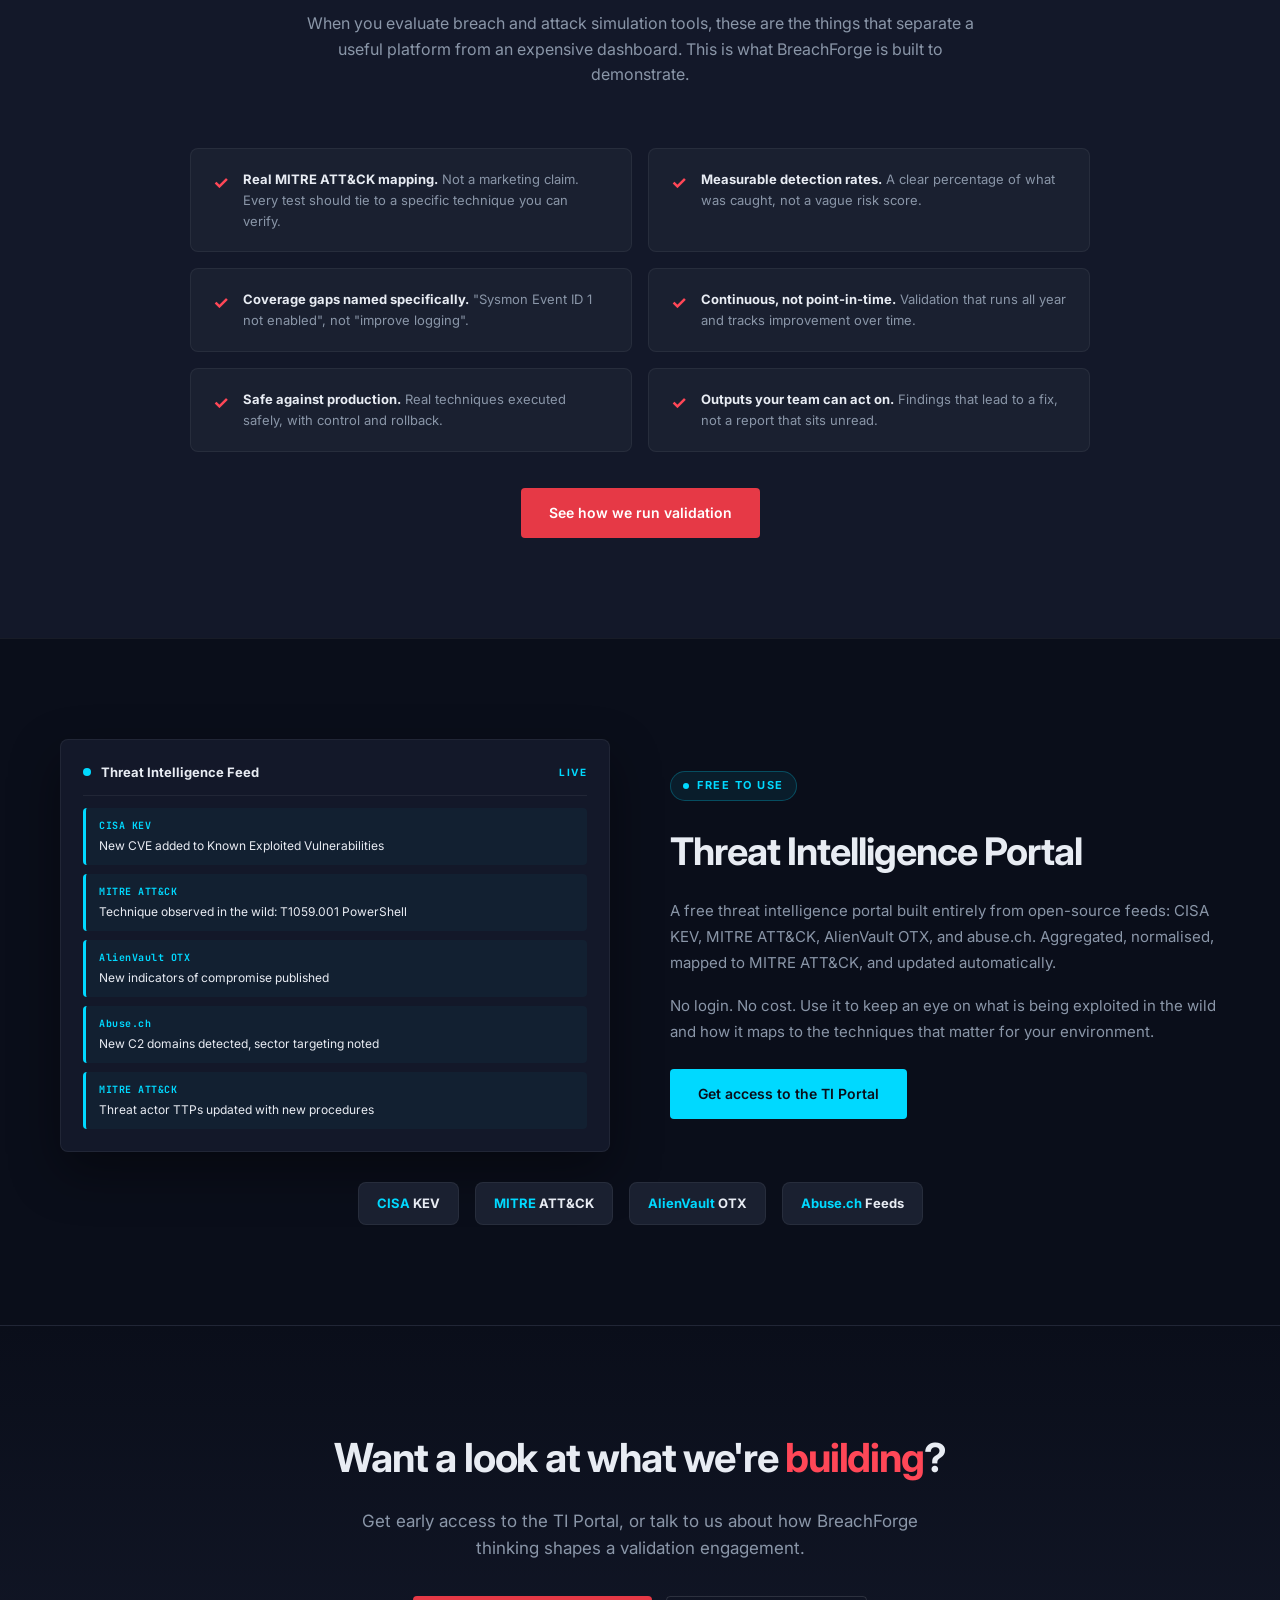
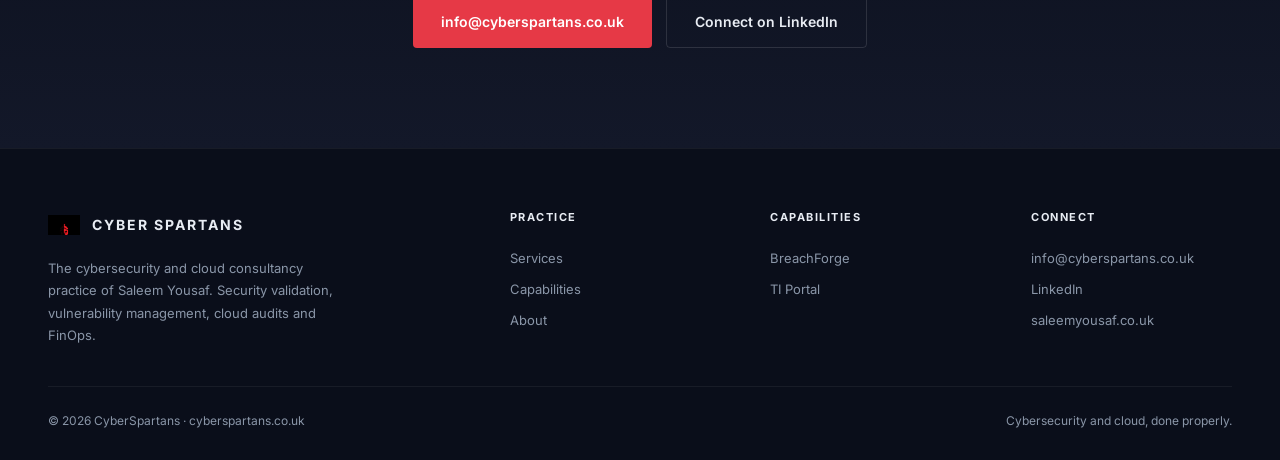
==== commit 00d7b381: "Add files via upload" ====
--- a/capabilities.html
+++ b/capabilities.html
@@ -433,7 +433,7 @@
                 <div class="term-dot red"></div>
                 <div class="term-dot yellow"></div>
                 <div class="term-dot green"></div>
-                <span class="term-title">breachforge — S4: Privilege Escalation</span>
+                <span class="term-title">breachforge S4: Privilege Escalation</span>
             </div>
             <div class="term-line"><span class="term-prompt">$</span> breachforge run --scenario S4</div>
             <div class="term-line"><span class="term-info">[INFO]</span> Privilege Escalation (T1068)</div>
@@ -499,7 +499,7 @@
     </div>
 
     <div style="text-align:center;margin-top:36px;">
-        <a href="https://saleemyousaf.co.uk/breachforge/simulation/desktop/" class="btn btn-primary" target="_blank" rel="noopener">See how we run validation</a>
+        <a href="#connect" class="btn btn-primary">See how we run validation</a>
     </div>
 </section>
 
@@ -540,7 +540,7 @@
             <h2>Threat Intelligence Portal</h2>
             <p>A free threat intelligence portal built entirely from open-source feeds: CISA KEV, MITRE ATT&CK, AlienVault OTX, and abuse.ch. Aggregated, normalised, mapped to MITRE ATT&CK, and updated automatically.</p>
             <p>No login. No cost. Use it to keep an eye on what is being exploited in the wild and how it maps to the techniques that matter for your environment.</p>
-            <a href="https://saleemyousaf.co.uk/breachforge/intel/" class="btn btn-cyan" style="margin-top:8px;" target="_blank" rel="noopener">Get access to the TI Portal</a>
+            <a href="#connect" class="btn btn-cyan" style="margin-top:8px;">Get access to the TI Portal</a>
         </div>
     </div>
 
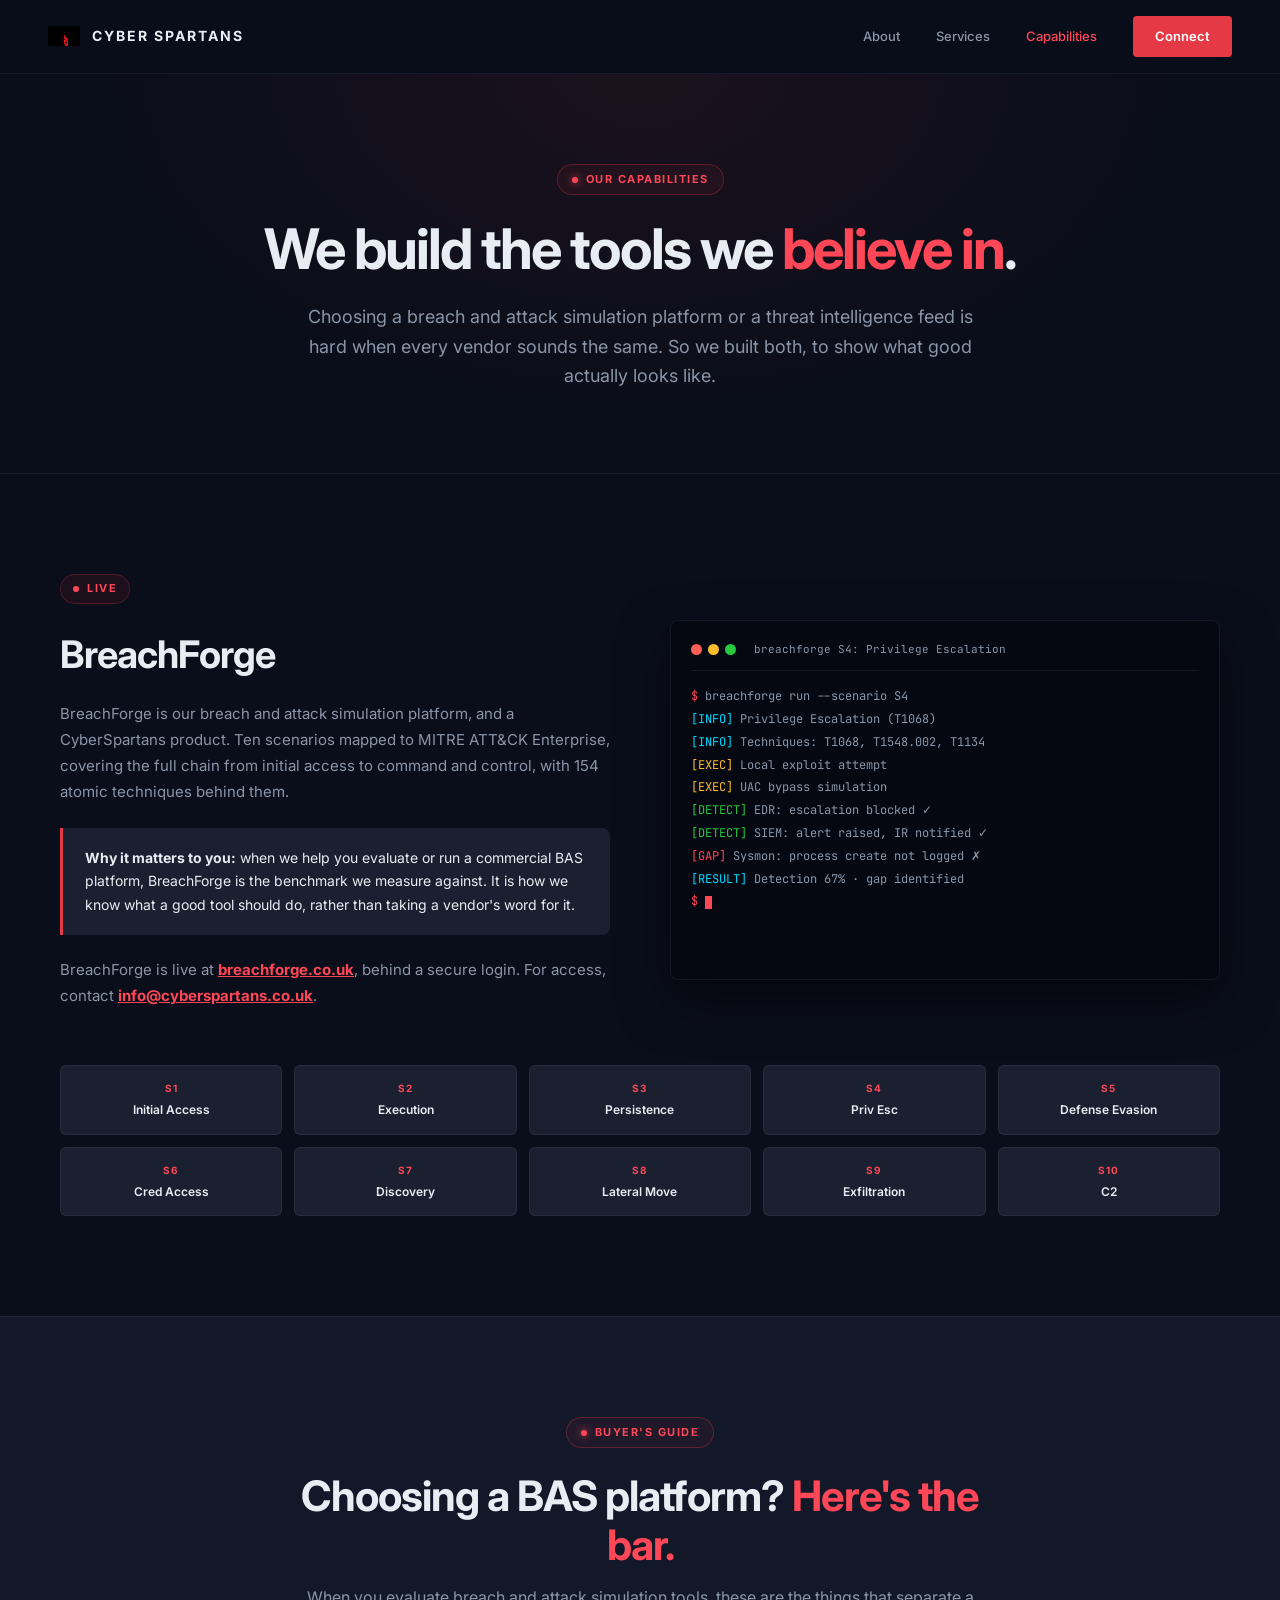
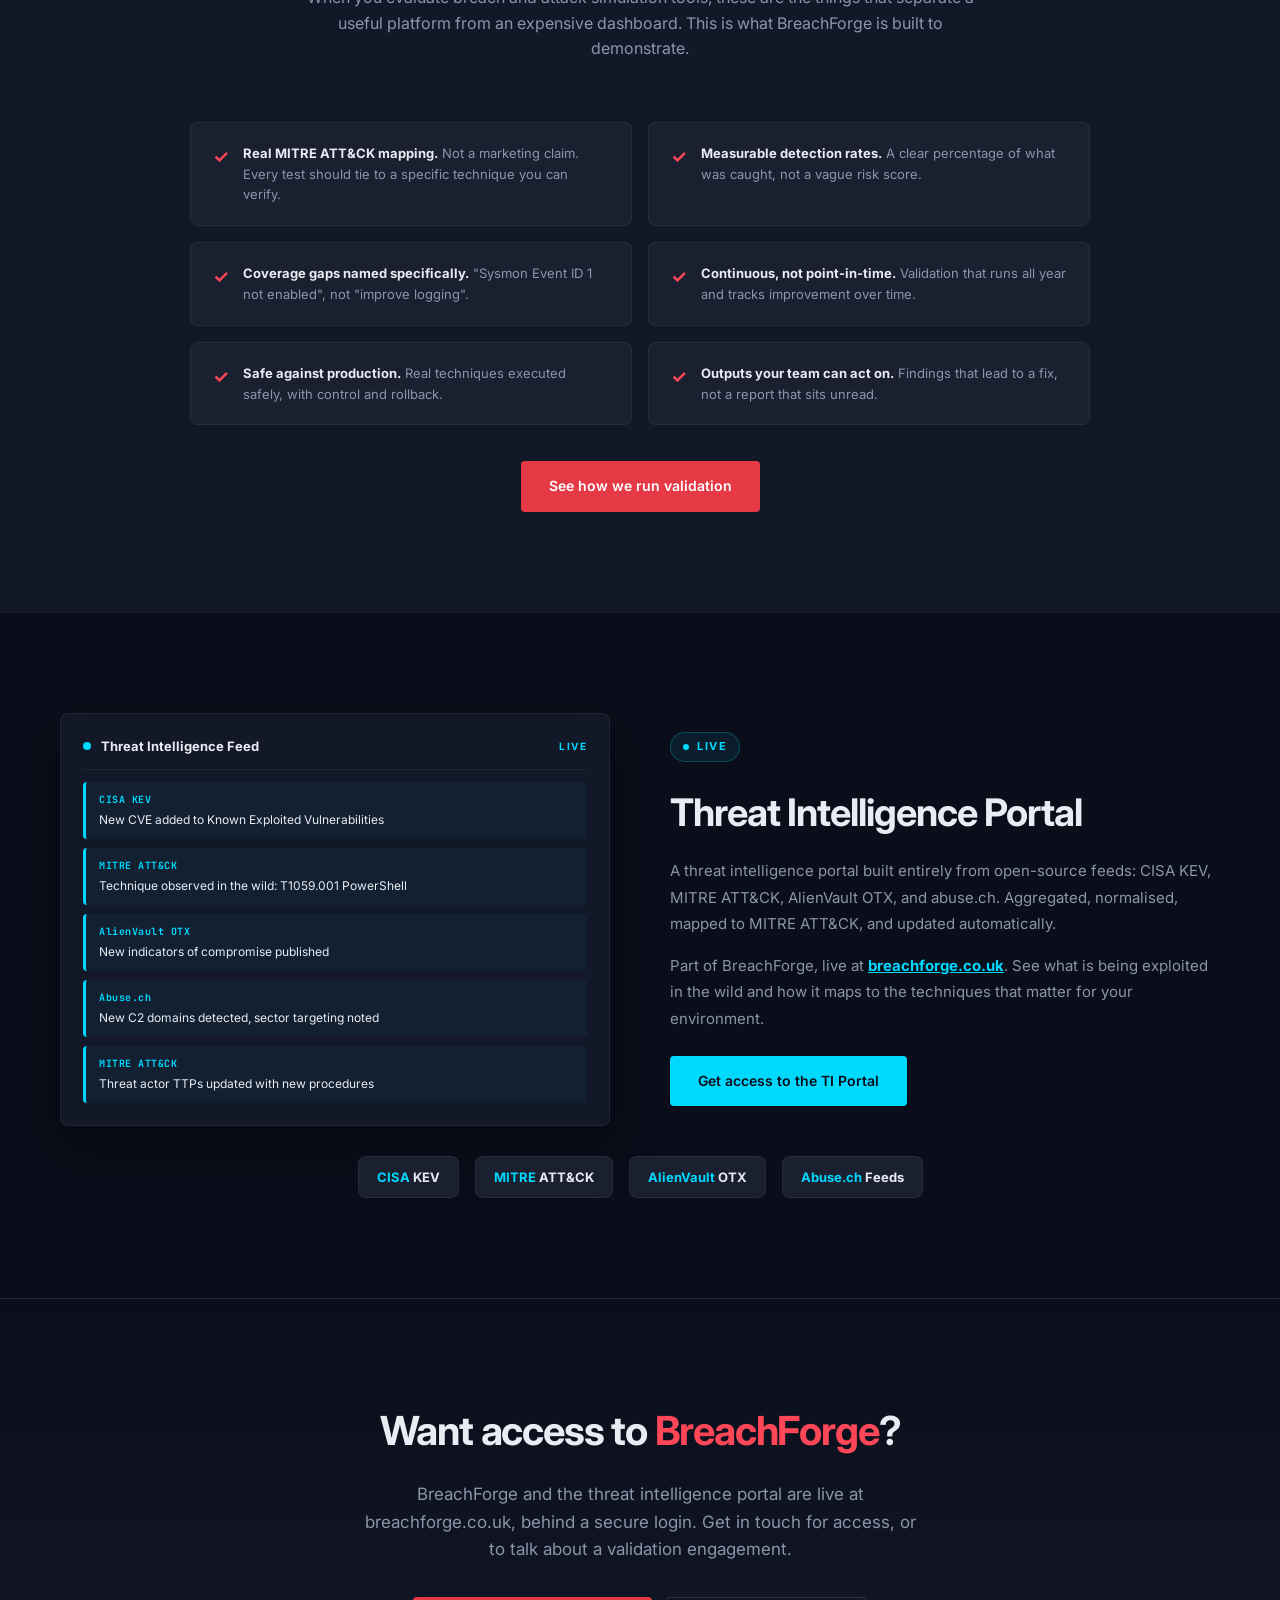
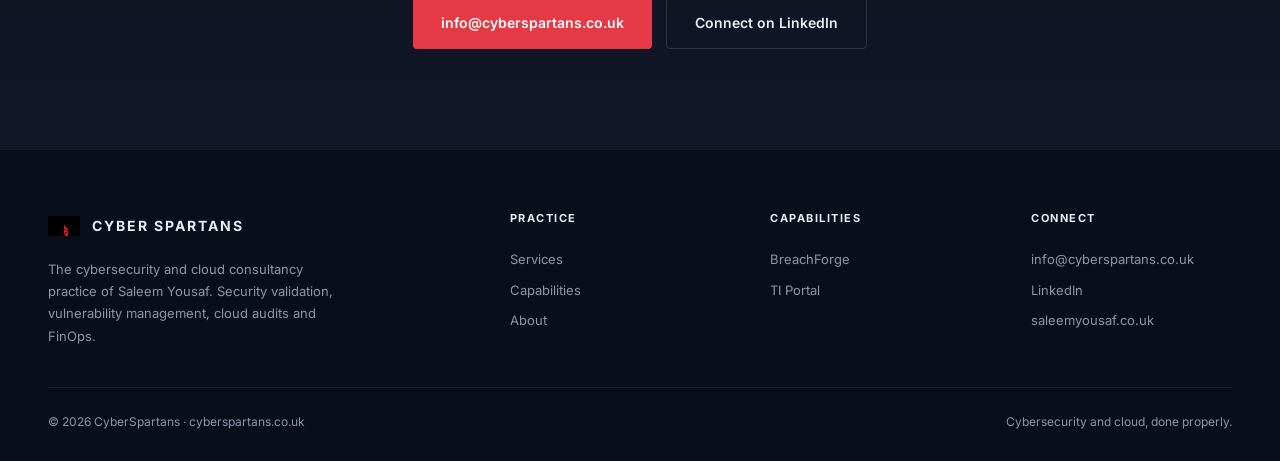
==== commit ac943143: "Add files via upload" ====
--- a/capabilities.html
+++ b/capabilities.html
@@ -379,16 +379,17 @@
       "@type": "SoftwareApplication",
       "name": "BreachForge",
       "applicationCategory": "SecurityApplication",
-      "description": "Reference breach and attack simulation platform with 10 scenarios mapped to MITRE ATT&CK Enterprise and 154 atomic techniques.",
+      "description": "Breach and attack simulation platform with 10 scenarios mapped to MITRE ATT&CK Enterprise and 154 atomic techniques. A CyberSpartans product.",
+      "url": "https://breachforge.co.uk",
       "operatingSystem": "Web"
     },
     {
       "@type": "WebApplication",
       "name": "Threat Intelligence Portal",
       "applicationCategory": "SecurityApplication",
-      "description": "Free threat intelligence portal built from open-source feeds: CISA KEV, MITRE ATT&CK, AlienVault OTX, and abuse.ch.",
-      "operatingSystem": "Web",
-      "offers": { "@type": "Offer", "price": "0", "priceCurrency": "GBP" }
+      "description": "Threat intelligence portal built from open-source feeds: CISA KEV, MITRE ATT&CK, AlienVault OTX, and abuse.ch. Part of BreachForge.",
+      "url": "https://breachforge.co.uk",
+      "operatingSystem": "Web"
     }
   ]
 }
@@ -419,13 +420,13 @@
 <section class="section">
     <div class="bf-block">
         <div class="bf-text">
-            <span class="cap-status coming"><span class="cap-status-dot"></span>In Development</span>
+            <span class="cap-status coming"><span class="cap-status-dot"></span>Live</span>
             <h2>BreachForge</h2>
-            <p>BreachForge is our reference breach and attack simulation platform. Ten scenarios mapped to MITRE ATT&CK Enterprise, covering the full chain from initial access to command and control, with 154 atomic techniques behind them.</p>
+            <p>BreachForge is our breach and attack simulation platform, and a CyberSpartans product. Ten scenarios mapped to MITRE ATT&CK Enterprise, covering the full chain from initial access to command and control, with 154 atomic techniques behind them.</p>
             <div class="why">
                 <p><strong>Why it matters to you:</strong> when we help you evaluate or run a commercial BAS platform, BreachForge is the benchmark we measure against. It is how we know what a good tool should do, rather than taking a vendor's word for it.</p>
             </div>
-            <p>It is arriving in the coming months. Today it shapes how we advise on BAS selection and how we run validation engagements with commercial platforms.</p>
+            <p>BreachForge is live at <a href="https://breachforge.co.uk" target="_blank" rel="noopener" style="color:var(--red-bright);font-weight:700;">breachforge.co.uk</a>, behind a secure login. For access, contact <a href="mailto:info@cyberspartans.co.uk" style="color:var(--red-bright);font-weight:700;">info@cyberspartans.co.uk</a>.</p>
         </div>
 
         <div class="terminal">
@@ -499,7 +500,7 @@
     </div>
 
     <div style="text-align:center;margin-top:36px;">
-        <a href="#connect" class="btn btn-primary">See how we run validation</a>
+        <a href="https://cyberspartans.co.uk/capabilities.html#connect" class="btn btn-primary">See how we run validation</a>
     </div>
 </section>
 
@@ -536,11 +537,11 @@
         </div>
 
         <div class="ti-text">
-            <span class="cap-status live"><span class="cap-status-dot"></span>Free to Use</span>
+            <span class="cap-status live"><span class="cap-status-dot"></span>Live</span>
             <h2>Threat Intelligence Portal</h2>
-            <p>A free threat intelligence portal built entirely from open-source feeds: CISA KEV, MITRE ATT&CK, AlienVault OTX, and abuse.ch. Aggregated, normalised, mapped to MITRE ATT&CK, and updated automatically.</p>
-            <p>No login. No cost. Use it to keep an eye on what is being exploited in the wild and how it maps to the techniques that matter for your environment.</p>
-            <a href="#connect" class="btn btn-cyan" style="margin-top:8px;">Get access to the TI Portal</a>
+            <p>A threat intelligence portal built entirely from open-source feeds: CISA KEV, MITRE ATT&CK, AlienVault OTX, and abuse.ch. Aggregated, normalised, mapped to MITRE ATT&CK, and updated automatically.</p>
+            <p>Part of BreachForge, live at <a href="https://breachforge.co.uk" target="_blank" rel="noopener" style="color:var(--cyan);font-weight:700;">breachforge.co.uk</a>. See what is being exploited in the wild and how it maps to the techniques that matter for your environment.</p>
+            <a href="https://cyberspartans.co.uk/capabilities.html#connect" class="btn btn-cyan" style="margin-top:8px;">Get access to the TI Portal</a>
         </div>
     </div>
 
@@ -554,8 +555,8 @@
 
 <!-- CONNECT -->
 <section class="section" id="connect" style="text-align:center;background:linear-gradient(180deg, var(--bg) 0%, var(--bg-card) 100%);">
-    <h2 style="font-size:40px;font-weight:700;letter-spacing:-1.2px;margin-bottom:18px;">Want a look at what we're <span class="red">building</span>?</h2>
-    <p style="font-size:17px;color:var(--text-dim);margin-bottom:34px;max-width:560px;margin-left:auto;margin-right:auto;line-height:1.6;">Get early access to the TI Portal, or talk to us about how BreachForge thinking shapes a validation engagement.</p>
+    <h2 style="font-size:40px;font-weight:700;letter-spacing:-1.2px;margin-bottom:18px;">Want access to <span class="red">BreachForge</span>?</h2>
+    <p style="font-size:17px;color:var(--text-dim);margin-bottom:34px;max-width:560px;margin-left:auto;margin-right:auto;line-height:1.6;">BreachForge and the threat intelligence portal are live at breachforge.co.uk, behind a secure login. Get in touch for access, or to talk about a validation engagement.</p>
     <div style="display:flex;gap:14px;justify-content:center;flex-wrap:wrap;">
         <a href="mailto:info@cyberspartans.co.uk" class="btn btn-primary">info@cyberspartans.co.uk</a>
         <a href="https://www.linkedin.com/in/saleemyousaf" class="btn btn-ghost">Connect on LinkedIn</a>
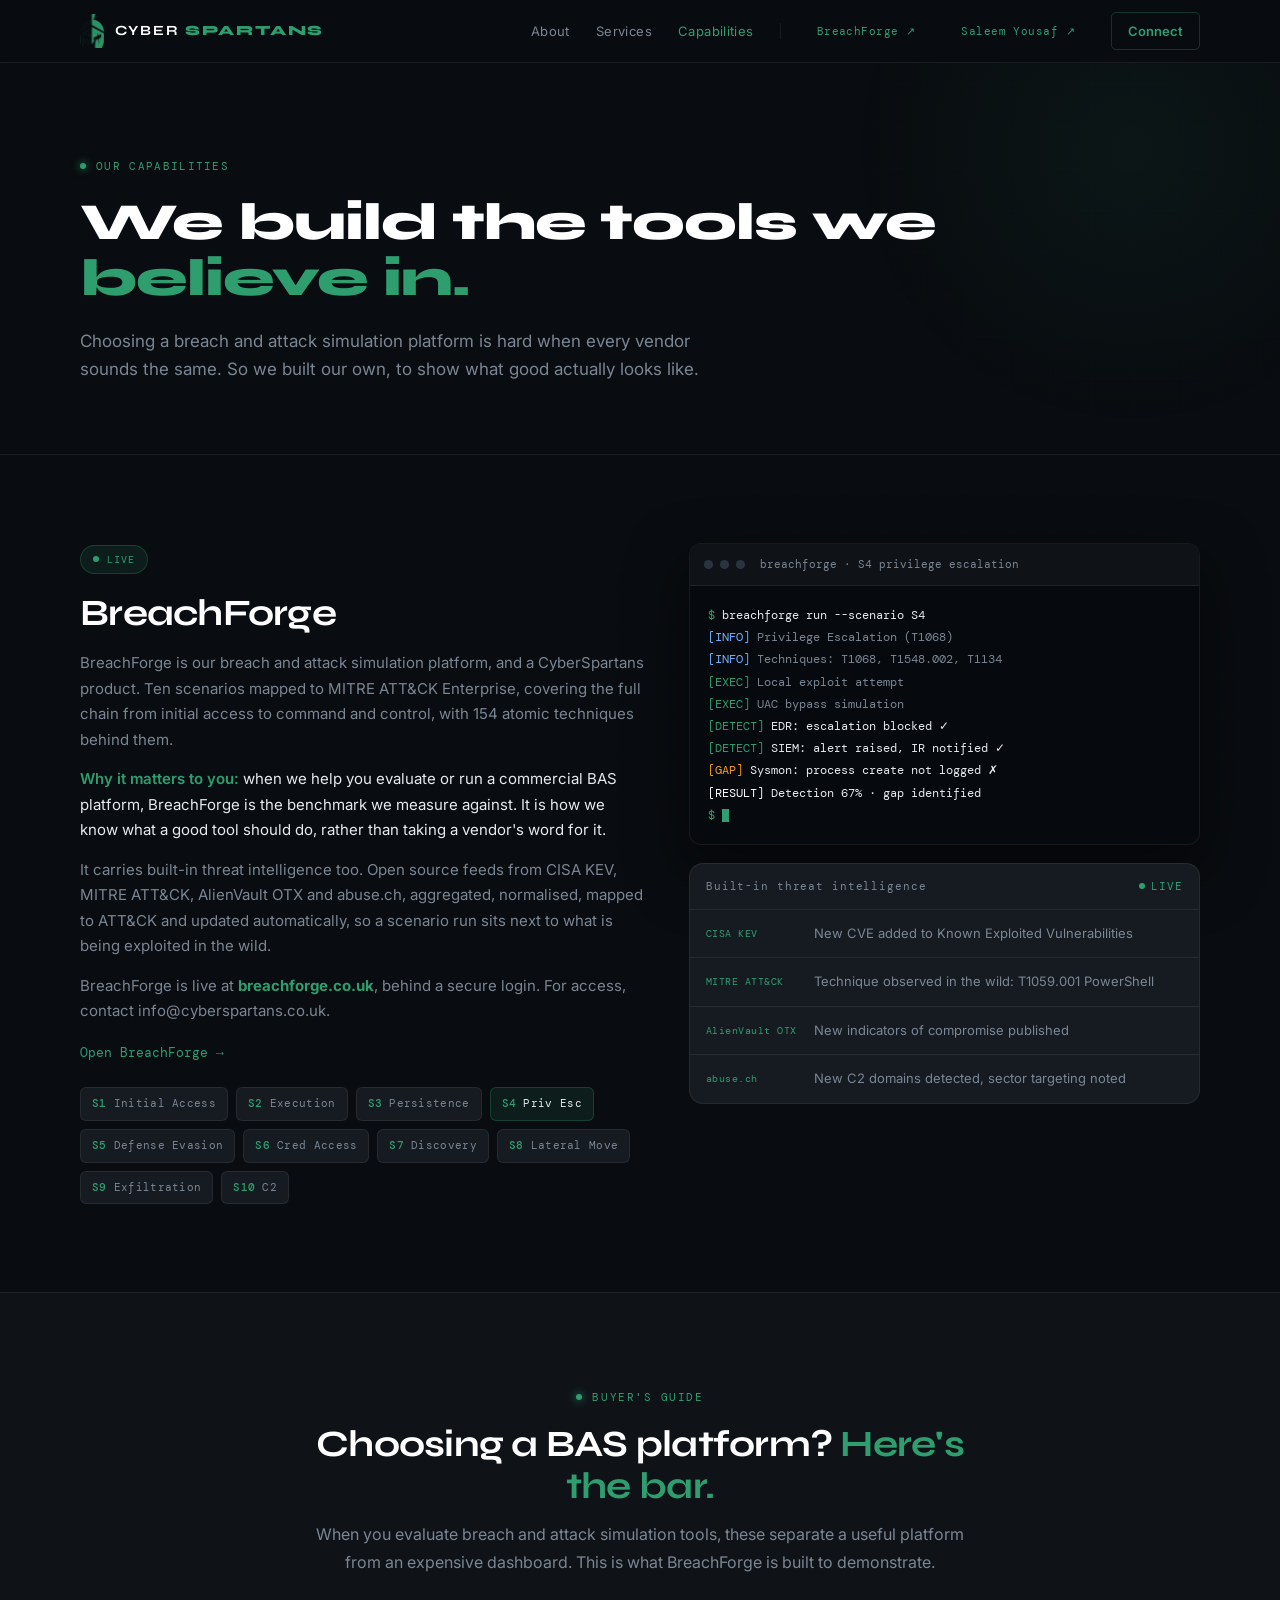
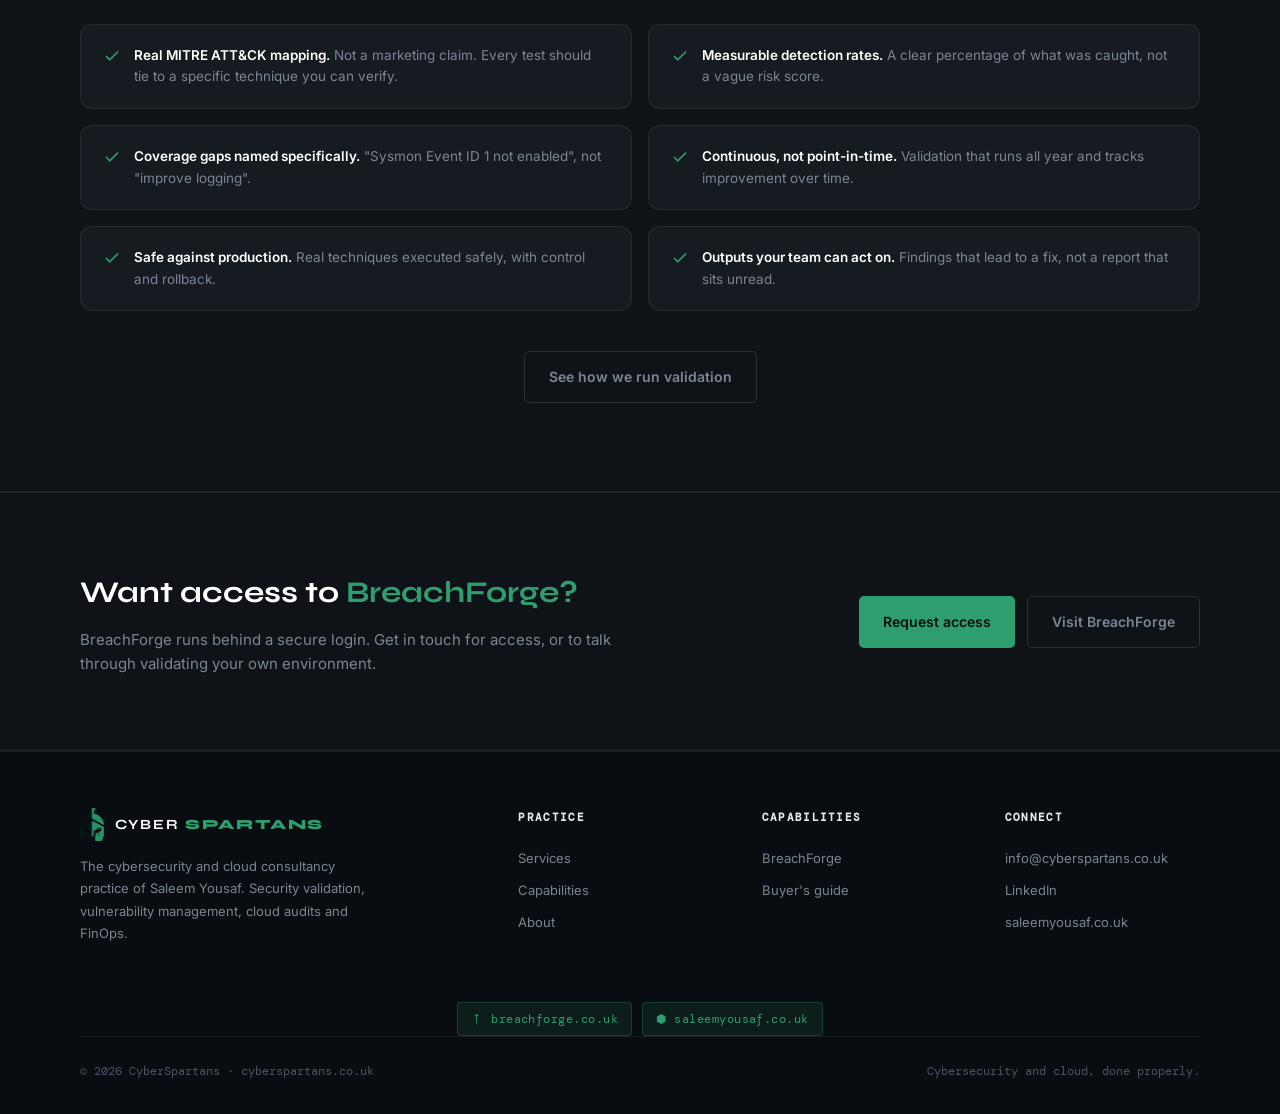
==== commit 6726d8c0: "Add files via upload" ====
--- a/capabilities.html
+++ b/capabilities.html
@@ -1,600 +1,303 @@
-<!DOCTYPE html>
-<html lang="en">
-<head>
-<meta charset="UTF-8">
-<meta name="viewport" content="width=device-width, initial-scale=1.0">
-<title>Capabilities: BreachForge & Threat Intelligence | CyberSpartans</title>
-<meta name="description" content="BreachForge is our reference breach and attack simulation platform, the standard we hold commercial BAS tools to. Plus a free threat intelligence portal built from open-source feeds.">
+<!DOCTYPE html><html lang="en"><head>
+<meta charset="UTF-8"><meta name="viewport" content="width=device-width, initial-scale=1.0">
+<meta name="description" content="BreachForge is our reference breach and attack simulation platform, the standard we hold commercial BAS tools to. It maps to MITRE ATT&CK and carries built-in open-source threat intelligence.">
 <link rel="canonical" href="https://cyberspartans.co.uk/capabilities.html">
-<meta property="og:type" content="website">
-<meta property="og:title" content="BreachForge & Threat Intelligence | CyberSpartans">
-<meta property="og:description" content="Our reference BAS platform and a free open-source threat intelligence portal.">
-<meta property="og:url" content="https://cyberspartans.co.uk/capabilities.html">
-<meta name="twitter:card" content="summary_large_image">
-<link rel="preconnect" href="https://fonts.googleapis.com">
-<link rel="preconnect" href="https://fonts.gstatic.com" crossorigin>
-<link href="https://fonts.googleapis.com/css2?family=Inter:wght@300;400;500;600;700;800&family=JetBrains+Mono:wght@400;500;600&display=swap" rel="stylesheet">
-<link rel="icon" type="image/png" href="logo.png">
-<link rel="stylesheet" href="shared.css">
-<style>
-.product-hero {
-    padding: 90px 60px 50px;
-    text-align: center;
-    background: radial-gradient(ellipse at top, rgba(230, 57, 70, 0.08) 0%, transparent 60%);
-}
-
-.product-hero h1 {
-    font-size: 56px;
-    font-weight: 700;
-    line-height: 1.08;
-    letter-spacing: -2px;
-    margin-bottom: 22px;
-    max-width: 880px;
-    margin-left: auto;
-    margin-right: auto;
-}
-
-.product-hero p {
-    font-size: 18px;
-    color: var(--text-dim);
-    max-width: 700px;
-    margin: 0 auto 32px;
-    line-height: 1.65;
-}
-
-/* Section status badge */
-.cap-status {
-    display: inline-flex;
-    align-items: center;
-    gap: 8px;
-    font-size: 11px;
-    font-weight: 700;
-    letter-spacing: 1.5px;
-    text-transform: uppercase;
-    padding: 5px 12px;
-    border-radius: 100px;
-    margin-bottom: 20px;
-}
-
-.cap-status.coming {
-    color: var(--red-bright);
-    background: rgba(230, 57, 70, 0.08);
-    border: 1px solid rgba(230, 57, 70, 0.25);
-}
-
-.cap-status.live {
-    color: var(--cyan);
-    background: rgba(0, 217, 255, 0.08);
-    border: 1px solid rgba(0, 217, 255, 0.25);
-}
-
-.cap-status-dot {
-    width: 6px;
-    height: 6px;
-    background: currentColor;
-    border-radius: 50%;
-    animation: dot-pulse 1.4s infinite;
-}
-
-/* BreachForge block */
-.bf-block {
-    max-width: 1200px;
-    margin: 0 auto;
-    display: grid;
-    grid-template-columns: 1fr 1fr;
-    gap: 60px;
-    align-items: center;
-}
-
-.bf-text h2 {
-    font-size: 38px;
-    font-weight: 700;
-    letter-spacing: -1px;
-    margin-bottom: 16px;
-}
-
-.bf-text > p {
-    font-size: 15px;
-    color: var(--text-dim);
-    line-height: 1.75;
-    margin-bottom: 16px;
-}
-
-.bf-text .why {
-    background: var(--bg-elevated);
-    border-left: 3px solid var(--red);
-    border-radius: 0 8px 8px 0;
-    padding: 18px 22px;
-    margin: 22px 0;
-}
-
-.bf-text .why p {
-    font-size: 14px;
-    color: var(--text);
-    line-height: 1.7;
-    margin: 0;
-}
-
-/* Terminal */
-.terminal {
-    background: #050811;
-    border: 1px solid var(--border);
-    border-radius: 8px;
-    padding: 20px;
-    font-family: 'JetBrains Mono', monospace;
-    font-size: 12px;
-    box-shadow: 0 20px 50px rgba(0,0,0,0.5);
-    min-height: 360px;
-    position: relative;
-}
-
-.terminal-header {
-    display: flex;
-    align-items: center;
-    gap: 6px;
-    padding-bottom: 12px;
-    border-bottom: 1px solid var(--border);
-    margin-bottom: 14px;
-}
-
-.term-dot { width: 11px; height: 11px; border-radius: 50%; }
-.term-dot.red { background: #ff5f56; }
-.term-dot.yellow { background: #ffbd2e; }
-.term-dot.green { background: #27c93f; }
-
-.term-title { margin-left: 12px; color: var(--text-dim); font-size: 11px; }
-
-.term-line {
-    line-height: 1.9;
-    opacity: 0;
-    animation: type-in 0.3s forwards;
-    color: var(--text-dim);
-}
-
-.term-line:nth-child(1) { animation-delay: 0.3s; }
-.term-line:nth-child(2) { animation-delay: 0.7s; }
-.term-line:nth-child(3) { animation-delay: 1.1s; }
-.term-line:nth-child(4) { animation-delay: 1.5s; }
-.term-line:nth-child(5) { animation-delay: 1.9s; }
-.term-line:nth-child(6) { animation-delay: 2.3s; }
-.term-line:nth-child(7) { animation-delay: 2.7s; }
-.term-line:nth-child(8) { animation-delay: 3.1s; }
-.term-line:nth-child(9) { animation-delay: 3.5s; }
-.term-line:nth-child(10) { animation-delay: 3.9s; }
-
-@keyframes type-in {
-    from { opacity: 0; transform: translateX(-8px); }
-    to { opacity: 1; transform: translateX(0); }
-}
-
-.term-prompt { color: var(--red-bright); }
-.term-success { color: #27c93f; }
-.term-info { color: var(--cyan); }
-.term-warn { color: #ffbd2e; }
-.term-error { color: #ff4757; }
-
-.term-cursor {
-    display: inline-block;
-    width: 7px;
-    height: 13px;
-    background: var(--red-bright);
-    animation: blink 1s infinite;
-    vertical-align: middle;
-}
-
-@keyframes blink { 0%,50%{opacity:1;} 51%,100%{opacity:0;} }
-
-/* Scenarios mini-grid */
-.scenarios-mini {
-    max-width: 1200px;
-    margin: 40px auto 0;
-    display: grid;
-    grid-template-columns: repeat(5, 1fr);
-    gap: 12px;
-}
-
-.scn {
-    background: var(--bg-elevated);
-    border: 1px solid var(--border);
-    border-radius: 6px;
-    padding: 14px 10px;
-    text-align: center;
-    transition: all 0.25s;
-}
-
-.scn:hover { border-color: var(--red); transform: translateY(-2px); }
-
-.scn-num { font-size: 10px; color: var(--red-bright); font-weight: 700; letter-spacing: 1px; }
-.scn-name { font-size: 12px; color: var(--text); font-weight: 600; margin-top: 4px; }
-
-/* What to look for in a BAS */
-.checklist-section { background: var(--bg-card); }
-
-.checklist {
-    max-width: 900px;
-    margin: 0 auto;
-    display: grid;
-    grid-template-columns: 1fr 1fr;
-    gap: 16px;
-}
-
-.check-item {
-    background: var(--bg-elevated);
-    border: 1px solid var(--border);
-    border-radius: 8px;
-    padding: 20px 22px;
-    display: flex;
-    gap: 14px;
-    align-items: flex-start;
-}
-
-.check-item .mark {
-    color: var(--red-bright);
-    font-weight: 700;
-    font-size: 18px;
-    flex-shrink: 0;
-}
-
-.check-item p {
-    font-size: 13px;
-    color: var(--text-dim);
-    line-height: 1.6;
-    margin: 0;
-}
-
-.check-item strong { color: var(--text); }
-
-/* TI block */
-.ti-section { background: var(--bg); }
-
-.ti-block {
-    max-width: 1200px;
-    margin: 0 auto;
-    display: grid;
-    grid-template-columns: 1fr 1fr;
-    gap: 60px;
-    align-items: center;
-}
-
-.ti-text h2 {
-    font-size: 38px;
-    font-weight: 700;
-    letter-spacing: -1px;
-    margin-bottom: 16px;
-}
-
-.ti-text > p {
-    font-size: 15px;
-    color: var(--text-dim);
-    line-height: 1.75;
-    margin-bottom: 16px;
-}
-
-.ti-feed {
-    background: var(--bg-card);
-    border: 1px solid var(--border);
-    border-radius: 8px;
-    padding: 22px;
-    box-shadow: 0 20px 50px rgba(0,0,0,0.4);
-}
-
-.feed-header {
-    display: flex;
-    justify-content: space-between;
-    align-items: center;
-    padding-bottom: 12px;
-    border-bottom: 1px solid var(--border);
-    margin-bottom: 12px;
-}
-
-.feed-title { display: flex; align-items: center; gap: 10px; font-weight: 700; font-size: 13px; }
-
-.feed-live-dot {
-    width: 8px; height: 8px;
-    background: var(--cyan);
-    border-radius: 50%;
-    animation: live-pulse 1.5s infinite;
-}
-
-@keyframes live-pulse {
-    0%,100% { box-shadow: 0 0 0 0 rgba(0,217,255,0.7); }
-    70% { box-shadow: 0 0 0 8px rgba(0,217,255,0); }
-}
-
-.feed-status { font-size: 10px; color: var(--cyan); letter-spacing: 1.5px; font-weight: 700; }
-
-.feed-items { display: flex; flex-direction: column; gap: 9px; }
-
-.feed-item {
-    padding: 10px 13px;
-    background: rgba(0, 217, 255, 0.04);
-    border-left: 3px solid var(--cyan);
-    border-radius: 4px;
-    opacity: 0;
-    animation: slide-in 0.5s forwards;
-}
-
-.feed-item:nth-child(1) { animation-delay: 0.2s; }
-.feed-item:nth-child(2) { animation-delay: 0.6s; }
-.feed-item:nth-child(3) { animation-delay: 1.0s; }
-.feed-item:nth-child(4) { animation-delay: 1.4s; }
-.feed-item:nth-child(5) { animation-delay: 1.8s; }
-
-@keyframes slide-in {
-    from { opacity: 0; transform: translateX(-20px); }
-    to { opacity: 1; transform: translateX(0); }
-}
-
-.feed-time { color: var(--cyan); font-size: 10px; font-weight: 700; margin-bottom: 3px; letter-spacing: 0.5px; font-family: 'JetBrains Mono', monospace; }
-.feed-msg { color: var(--text); font-size: 12px; line-height: 1.5; }
-
-/* Sources strip */
-.sources-strip {
-    display: flex;
-    justify-content: center;
-    gap: 16px;
-    flex-wrap: wrap;
-    margin-top: 30px;
-}
-
-.source-chip {
-    padding: 10px 18px;
-    background: var(--bg-elevated);
-    border: 1px solid var(--border);
-    border-radius: 8px;
-    font-size: 13px;
-    font-weight: 700;
-    color: var(--text);
-}
-
-.source-chip span { color: var(--cyan); }
-
-@media (max-width: 1024px) {
-    .product-hero h1 { font-size: 40px; }
-    .bf-block, .ti-block { grid-template-columns: 1fr; gap: 36px; }
-    .bf-text h2, .ti-text h2 { font-size: 28px; }
-    .scenarios-mini { grid-template-columns: repeat(2, 1fr); }
-    .checklist { grid-template-columns: 1fr; }
-}
-
-@media (max-width: 640px) {
-    .product-hero h1 { font-size: 28px; }
-    .scenarios-mini { grid-template-columns: 1fr 1fr; }
-}
-</style>
+<meta property="og:type" content="website"><meta property="og:url" content="https://cyberspartans.co.uk/capabilities.html">
+<meta property="og:title" content="Capabilities | BreachForge | CyberSpartans"><meta property="og:description" content="BreachForge is our reference breach and attack simulation platform, the standard we hold commercial BAS tools to. It maps to MITRE ATT&CK and carries built-in open-source threat intelligence.">
+<meta name="twitter:card" content="summary_large_image"><meta name="twitter:description" content="BreachForge is our reference breach and attack simulation platform, the standard we hold commercial BAS tools to. It maps to MITRE ATT&CK and carries built-in open-source threat intelligence.">
+<meta name="twitter:title" content="Capabilities | BreachForge | CyberSpartans">
+<meta name="author" content="Saleem Yousaf">
+<title>Capabilities | BreachForge | CyberSpartans</title>
+<link rel="preconnect" href="https://fonts.googleapis.com"><link rel="preconnect" href="https://fonts.gstatic.com" crossorigin>
+<link href="https://fonts.googleapis.com/css2?family=DM+Mono:wght@400;500&family=Syne:wght@500;600;700;800&family=Inter:wght@300;400;500;600&display=swap" rel="stylesheet">
 <script type="application/ld+json">
 {
   "@context": "https://schema.org",
-  "@type": "WebPage",
-  "name": "Capabilities: BreachForge and Threat Intelligence",
-  "url": "https://cyberspartans.co.uk/capabilities.html",
-  "description": "BreachForge is a reference breach and attack simulation platform mapped to MITRE ATT&CK. CyberSpartans also offers a free threat intelligence portal built from open-source feeds.",
-  "isPartOf": {
-    "@type": "Organization",
-    "name": "CyberSpartans",
-    "url": "https://cyberspartans.co.uk"
-  },
-  "about": [
+  "@graph": [
+    {
+      "@type": "Organization",
+      "@id": "https://cyberspartans.co.uk#org",
+      "name": "Cyber Spartans Ltd", "alternateName": "CyberSpartans",
+      "url": "https://cyberspartans.co.uk",
+      "logo": "https://cyberspartans.co.uk/logo.png",
+      "description": "Cybersecurity and cloud consultancy. Security validation, vulnerability management, cloud audits and FinOps.",
+      "email": "info@cyberspartans.co.uk",
+      "areaServed": "GB",
+      "founder": {
+        "@id": "https://cyberspartans.co.uk#saleem"
+      },
+      "knowsAbout": [
+        "Cybersecurity",
+        "Cloud Security",
+        "Security Architecture",
+        "Breach and Attack Simulation",
+        "Threat Intelligence",
+        "Vulnerability Management",
+        "Cloud FinOps",
+        "Security Audits"
+      ],
+      "hasOfferCatalog": {
+        "@type": "OfferCatalog",
+        "name": "Cybersecurity and Cloud Services",
+        "itemListElement": [
+          {
+            "@type": "Offer",
+            "itemOffered": {
+              "@type": "Service",
+              "name": "Security Validation"
+            }
+          },
+          {
+            "@type": "Offer",
+            "itemOffered": {
+              "@type": "Service",
+              "name": "Vulnerability Management"
+            }
+          },
+          {
+            "@type": "Offer",
+            "itemOffered": {
+              "@type": "Service",
+              "name": "Cloud Security Audits"
+            }
+          },
+          {
+            "@type": "Offer",
+            "itemOffered": {
+              "@type": "Service",
+              "name": "FinOps"
+            }
+          }
+        ]
+      },
+      "sameAs": [
+        "https://www.linkedin.com/in/saleemyousaf",
+        "https://saleemyousaf.co.uk",
+        "https://breachforge.co.uk",
+        "https://github.com/saleem-yousaf"
+      ]
+    },
+    {
+      "@type": "Person",
+      "@id": "https://cyberspartans.co.uk#saleem",
+      "name": "Saleem Yousaf",
+      "url": "https://saleemyousaf.co.uk",
+      "jobTitle": "Cloud Security Architect and Director",
+      "worksFor": {
+        "@id": "https://cyberspartans.co.uk#org"
+      },
+      "sameAs": [
+        "https://saleemyousaf.co.uk",
+        "https://breachforge.co.uk",
+        "https://www.linkedin.com/in/saleemyousaf",
+        "https://github.com/saleem-yousaf",
+        "https://saleemyousaf.medium.com",
+        "https://dev.to/saleem_yousaf",
+        "https://hashnode.com/@saleemyousaf",
+        "https://about.me/saleemyousaf"
+      ]
+    },
     {
       "@type": "SoftwareApplication",
+      "@id": "https://breachforge.co.uk#app",
       "name": "BreachForge",
+      "url": "https://breachforge.co.uk",
       "applicationCategory": "SecurityApplication",
-      "description": "Breach and attack simulation platform with 10 scenarios mapped to MITRE ATT&CK Enterprise and 154 atomic techniques. A CyberSpartans product.",
-      "url": "https://breachforge.co.uk",
-      "operatingSystem": "Web"
-    },
-    {
-      "@type": "WebApplication",
-      "name": "Threat Intelligence Portal",
-      "applicationCategory": "SecurityApplication",
-      "description": "Threat intelligence portal built from open-source feeds: CISA KEV, MITRE ATT&CK, AlienVault OTX, and abuse.ch. Part of BreachForge.",
-      "url": "https://breachforge.co.uk",
-      "operatingSystem": "Web"
+      "operatingSystem": "Web",
+      "softwareVersion": "4.1",
+      "description": "Breach and attack simulation platform mapping 154 MITRE ATT&CK techniques across 10 attack scenarios.",
+      "creator": {
+        "@id": "https://cyberspartans.co.uk#saleem"
+      },
+      "publisher": {
+        "@id": "https://cyberspartans.co.uk#org"
+      }
     }
   ]
 }
 </script>
-</head>
-<body>
-
-<header>
-    <a href="index.html" class="brand">
-        <img class="brand-logo" src="logo.png" alt="CyberSpartans"/>
-        <span class="brand-name">CYBER SPARTANS</span>
-    </a>
-    <nav>
-        <a href="index.html">About</a>
-        <a href="services.html">Services</a>
-        <a href="capabilities.html" class="active">Capabilities</a>
-        <a href="#connect" class="nav-cta">Connect</a>
-    </nav>
-</header>
-
-<section class="product-hero">
-    <div class="eyebrow"><span class="eyebrow-dot"></span>OUR CAPABILITIES</div>
-    <h1>We build the tools we <span class="red">believe in</span>.</h1>
-    <p>Choosing a breach and attack simulation platform or a threat intelligence feed is hard when every vendor sounds the same. So we built both, to show what good actually looks like.</p>
-</section>
-
-<!-- BREACHFORGE -->
-<section class="section">
-    <div class="bf-block">
-        <div class="bf-text">
-            <span class="cap-status coming"><span class="cap-status-dot"></span>Live</span>
-            <h2>BreachForge</h2>
-            <p>BreachForge is our breach and attack simulation platform, and a CyberSpartans product. Ten scenarios mapped to MITRE ATT&CK Enterprise, covering the full chain from initial access to command and control, with 154 atomic techniques behind them.</p>
-            <div class="why">
-                <p><strong>Why it matters to you:</strong> when we help you evaluate or run a commercial BAS platform, BreachForge is the benchmark we measure against. It is how we know what a good tool should do, rather than taking a vendor's word for it.</p>
-            </div>
-            <p>BreachForge is live at <a href="https://breachforge.co.uk" target="_blank" rel="noopener" style="color:var(--red-bright);font-weight:700;">breachforge.co.uk</a>, behind a secure login. For access, contact <a href="mailto:info@cyberspartans.co.uk" style="color:var(--red-bright);font-weight:700;">info@cyberspartans.co.uk</a>.</p>
-        </div>
-
-        <div class="terminal">
-            <div class="terminal-header">
-                <div class="term-dot red"></div>
-                <div class="term-dot yellow"></div>
-                <div class="term-dot green"></div>
-                <span class="term-title">breachforge S4: Privilege Escalation</span>
-            </div>
-            <div class="term-line"><span class="term-prompt">$</span> breachforge run --scenario S4</div>
-            <div class="term-line"><span class="term-info">[INFO]</span> Privilege Escalation (T1068)</div>
-            <div class="term-line"><span class="term-info">[INFO]</span> Techniques: T1068, T1548.002, T1134</div>
-            <div class="term-line"><span class="term-warn">[EXEC]</span> Local exploit attempt</div>
-            <div class="term-line"><span class="term-warn">[EXEC]</span> UAC bypass simulation</div>
-            <div class="term-line"><span class="term-success">[DETECT]</span> EDR: escalation blocked ✓</div>
-            <div class="term-line"><span class="term-success">[DETECT]</span> SIEM: alert raised, IR notified ✓</div>
-            <div class="term-line"><span class="term-error">[GAP]</span> Sysmon: process create not logged ✗</div>
-            <div class="term-line"><span class="term-info">[RESULT]</span> Detection 67% · gap identified</div>
-            <div class="term-line"><span class="term-prompt">$</span> <span class="term-cursor"></span></div>
-        </div>
+<style>
+:root{
+  --bg:#090c10;--bg2:#0f1318;--bg3:#161b22;
+  --border:rgba(255,255,255,0.07);--border2:rgba(255,255,255,0.12);
+  --text:#e6eaf0;--muted:#7a8694;--muted2:#4a5568;
+  --ac:#2f9e6f;--ac-bright:#3fb985;--ac-soft:rgba(47,158,111,0.12);--ac-line:rgba(47,158,111,0.28);
+  --bf:#e63946;--sy:#2dd4bf;
+  --mono:'DM Mono',monospace;--display:'Syne',sans-serif;--body:'Inter',sans-serif;
+}
+*,*::before,*::after{margin:0;padding:0;box-sizing:border-box;}
+html{scroll-behavior:smooth;}
+body{background:var(--bg);color:var(--text);font-family:var(--body);font-size:16px;line-height:1.7;-webkit-font-smoothing:antialiased;overflow-x:hidden;}
+body::before{content:'';position:fixed;inset:0;background-image:linear-gradient(rgba(47,158,111,0.014) 1px,transparent 1px),linear-gradient(90deg,rgba(47,158,111,0.014) 1px,transparent 1px);background-size:42px 42px;pointer-events:none;z-index:0;}
+.wrap{max-width:1200px;margin:0 auto;padding:0 40px;position:relative;z-index:1;}
+section{position:relative;z-index:1;}
+a{color:inherit;}
+/* NAV */
+header{position:fixed;top:0;left:0;right:0;z-index:100;background:rgba(9,12,16,0.82);backdrop-filter:blur(12px);-webkit-backdrop-filter:blur(12px);border-bottom:1px solid var(--border);}
+.nav-inner{max-width:1200px;margin:0 auto;padding:0 40px;height:62px;display:flex;align-items:center;justify-content:space-between;}
+.brand{display:flex;align-items:center;gap:11px;text-decoration:none;}
+.brand img{width:24px;height:auto;display:block;}
+.brand .bn{font-family:var(--display);font-size:14px;font-weight:700;letter-spacing:0.14em;color:#fff;}
+.brand .bn b{color:var(--ac);font-weight:800;}
+nav{display:flex;align-items:center;gap:26px;}
+nav a.lnk{font-size:13px;color:var(--muted);text-decoration:none;letter-spacing:0.03em;transition:color 0.2s;}
+nav a.lnk:hover,nav a.lnk.active{color:var(--ac);}
+.nav-div{width:1px;height:16px;background:var(--border);}
+.nav-ext{font-family:var(--mono);font-size:11px;letter-spacing:0.04em;text-decoration:none;padding:4px 10px;border-radius:4px;transition:background 0.2s;color:var(--ac);}
+.nav-ext:hover{background:var(--ac-soft);}
+.nav-cta{font-size:13px;font-weight:600;color:var(--ac);text-decoration:none;border:1px solid var(--ac-line);padding:7px 16px;border-radius:5px;transition:background 0.2s,border-color 0.2s;}
+.nav-cta:hover{background:var(--ac-soft);border-color:var(--ac);}
+/* PAGE HEADER */
+.page-header{padding:150px 0 70px;position:relative;overflow:hidden;border-bottom:1px solid var(--border);}
+.page-header-glow{position:absolute;top:-150px;right:-150px;width:600px;height:600px;background:radial-gradient(circle,rgba(47,158,111,0.07) 0%,transparent 65%);pointer-events:none;}
+.eyebrow{display:inline-flex;align-items:center;gap:10px;font-family:var(--mono);font-size:11px;letter-spacing:0.12em;text-transform:uppercase;color:var(--ac);margin-bottom:20px;}
+.eyebrow .dot{width:6px;height:6px;border-radius:50%;background:var(--ac);box-shadow:0 0 8px var(--ac);animation:dotpulse 1.7s infinite;}
+@keyframes dotpulse{0%,100%{box-shadow:0 0 7px var(--ac);}50%{box-shadow:0 0 16px var(--ac);}}
+h1{font-family:var(--display);font-size:clamp(32px,4.2vw,52px);font-weight:800;line-height:1.07;letter-spacing:-0.02em;color:#fff;margin-bottom:20px;}
+h1 em{font-style:normal;color:var(--ac);}
+.page-sub{font-size:17px;color:var(--muted);max-width:660px;line-height:1.7;}
+/* SECTION SHARED */
+.section{padding:88px 0;}
+.section.alt{background:var(--bg2);border-top:1px solid var(--border);border-bottom:1px solid var(--border);}
+.sec-head{max-width:680px;margin:0 0 48px;}
+.sec-head.center{margin-left:auto;margin-right:auto;text-align:center;}
+.sec-eyebrow{display:inline-flex;align-items:center;gap:10px;font-family:var(--mono);font-size:11px;letter-spacing:0.14em;text-transform:uppercase;color:var(--ac);margin-bottom:16px;}
+.sec-eyebrow .dot{width:6px;height:6px;border-radius:50%;background:var(--ac);box-shadow:0 0 8px var(--ac);}
+h2{font-family:var(--display);font-size:clamp(25px,2.9vw,38px);font-weight:700;line-height:1.14;letter-spacing:-0.02em;color:#fff;margin-bottom:14px;}
+h2 em{font-style:normal;color:var(--ac);}
+.sec-head p{font-size:16px;color:var(--muted);line-height:1.7;}
+/* BUTTONS */
+.btn{display:inline-flex;align-items:center;gap:8px;font-size:14px;font-weight:600;padding:13px 24px;border-radius:5px;text-decoration:none;transition:transform 0.15s,opacity 0.2s,border-color 0.2s,color 0.2s,background 0.2s;}
+.btn-primary{background:var(--ac);color:#06100b;}
+.btn-primary:hover{transform:translateY(-2px);box-shadow:0 10px 26px rgba(47,158,111,0.28);}
+.btn-ghost{border:1px solid var(--border2);color:var(--muted);}
+.btn-ghost:hover{border-color:var(--ac);color:var(--ac);}
+/* CTA STRIP */
+.cta-strip{background:var(--bg2);border-top:1px solid var(--border);border-bottom:1px solid var(--border);padding:74px 0;}
+.cta-inner{display:grid;grid-template-columns:1fr auto;gap:40px;align-items:center;}
+.cta-heading{font-family:var(--display);font-size:clamp(22px,2.4vw,30px);font-weight:700;color:#fff;margin-bottom:10px;}
+.cta-heading em{font-style:normal;color:var(--ac);}
+.cta-sub{font-size:15px;color:var(--muted);line-height:1.6;max-width:560px;}
+.cta-actions{display:flex;gap:12px;flex-shrink:0;flex-wrap:wrap;}
+/* FOOTER */
+footer{border-top:1px solid var(--border);padding:56px 0 32px;}
+.foot-grid{display:grid;grid-template-columns:2fr 1fr 1fr 1fr;gap:48px;margin-bottom:36px;}
+.foot-brand .brand{margin-bottom:14px;}
+.foot-brand p{font-size:13px;color:var(--muted);line-height:1.7;max-width:300px;}
+.foot-col h4{font-family:var(--mono);font-size:11px;letter-spacing:0.12em;text-transform:uppercase;color:var(--text);margin-bottom:15px;}
+.foot-col a{display:block;font-size:13px;color:var(--muted);text-decoration:none;padding:5px 0;transition:color 0.2s;}
+.foot-col a:hover{color:var(--ac);}
+.foot-pills{display:flex;gap:10px;flex-wrap:wrap;justify-content:center;padding:22px 0 0;}
+.pill{display:inline-flex;align-items:center;gap:6px;font-family:var(--mono);font-size:12px;letter-spacing:0.04em;text-decoration:none;padding:6px 13px;border-radius:4px;color:var(--ac);background:var(--ac-soft);border:1px solid var(--ac-line);}
+.foot-bottom{padding-top:24px;border-top:1px solid var(--border);display:flex;justify-content:space-between;align-items:center;gap:12px;flex-wrap:wrap;}
+.foot-bottom span{font-family:var(--mono);font-size:12px;color:var(--muted2);}
+/* REVEAL */
+@keyframes fadeUp{from{opacity:0;transform:translateY(18px);}to{opacity:1;transform:translateY(0);}}
+.page-header > .wrap > *{animation:fadeUp 0.6s ease both;}
+.page-header > .wrap > *:nth-child(2){animation-delay:0.08s;}
+.page-header > .wrap > *:nth-child(3){animation-delay:0.16s;}
+.reveal{opacity:0;transform:translateY(20px);transition:opacity 0.6s ease,transform 0.6s ease;transition-delay:var(--d,0s);}
+.reveal.in{opacity:1;transform:none;}
+@media(max-width:1024px){.foot-grid{grid-template-columns:1fr 1fr;gap:32px;}.cta-inner{grid-template-columns:1fr;}}
+@media(max-width:680px){.wrap{padding:0 22px;}.nav-inner{padding:0 22px;}nav .lnk,.nav-div,.nav-ext{display:none;}.section{padding:60px 0;}.foot-grid{grid-template-columns:1fr;}.foot-bottom{flex-direction:column;align-items:flex-start;}}
+@media(prefers-reduced-motion:reduce){*{animation:none!important;}.reveal{opacity:1;transform:none;transition:none;}}
+
+.bf{display:grid;grid-template-columns:1.05fr 0.95fr;gap:44px;align-items:start;}
+.cap-status{display:inline-flex;align-items:center;gap:8px;font-family:var(--mono);font-size:10px;letter-spacing:0.1em;text-transform:uppercase;color:var(--ac);background:var(--ac-soft);border:1px solid var(--ac-line);padding:5px 12px;border-radius:100px;margin-bottom:18px;}
+.cap-status .dot{width:6px;height:6px;border-radius:50%;background:var(--ac);animation:dotpulse 1.5s infinite;}
+.bf h2{margin-bottom:16px;}
+.bf p{font-size:15px;color:var(--muted);line-height:1.7;margin-bottom:14px;}
+.bf .why{color:var(--text);}
+.bf .why b{color:var(--ac);font-weight:600;}
+.bf a.cap-link{font-family:var(--mono);font-size:13px;color:var(--ac);text-decoration:none;}
+.term{background:#06090d;border:1px solid var(--border);border-radius:12px;overflow:hidden;box-shadow:0 24px 60px rgba(0,0,0,0.5);}
+.term-top{display:flex;align-items:center;gap:7px;padding:11px 14px;border-bottom:1px solid var(--border);background:var(--bg2);}
+.term-dot{width:9px;height:9px;border-radius:50%;background:#2a3340;}
+.term-title{font-family:var(--mono);font-size:11px;color:var(--muted);margin-left:8px;}
+.term-body{padding:18px;font-family:var(--mono);font-size:12px;line-height:1.85;}
+.term-body .c{color:var(--ac);}.term-body .i{color:#6fb3ff;}.term-body .x{color:var(--muted);}
+.term-body .ok{color:var(--ac);}.term-body .gap{color:#f59e0b;}
+.term-body .res{color:#fff;}
+.cursor{display:inline-block;width:7px;height:13px;background:var(--ac);vertical-align:middle;animation:blink 1.1s steps(1) infinite;}
+@keyframes blink{50%{opacity:0;}}
+.scn{display:flex;flex-wrap:wrap;gap:8px;margin-top:22px;}
+.scn-chip{font-family:var(--mono);font-size:10.5px;letter-spacing:0.03em;color:var(--muted);background:var(--bg3);border:1px solid var(--border);border-radius:6px;padding:7px 11px;display:flex;gap:7px;align-items:center;}
+.scn-chip b{color:var(--ac);font-weight:500;}
+.scn-chip.active{border-color:var(--ac-line);background:var(--ac-soft);color:var(--text);}
+.guide-grid{display:grid;grid-template-columns:repeat(2,1fr);gap:16px;}
+.guide-item{display:flex;gap:13px;background:var(--bg3);border:1px solid var(--border);border-radius:12px;padding:20px 22px;transition:border-color 0.2s;}
+.guide-item:hover{border-color:var(--border2);}
+.guide-item svg{width:18px;height:18px;color:var(--ac);flex-shrink:0;margin-top:2px;}
+.guide-item p{font-size:13.5px;color:var(--muted);line-height:1.6;}
+.guide-item b{color:#fff;font-weight:600;}
+.ti{display:grid;grid-template-columns:0.95fr 1.05fr;gap:44px;align-items:center;}
+.feed{background:var(--bg3);border:1px solid var(--border);border-radius:14px;overflow:hidden;}
+.feed-top{display:flex;align-items:center;justify-content:space-between;padding:13px 16px;border-bottom:1px solid var(--border);font-family:var(--mono);font-size:11px;letter-spacing:0.08em;color:var(--muted);}
+.feed-live{display:inline-flex;align-items:center;gap:6px;color:var(--ac);}
+.feed-live .dot{width:6px;height:6px;border-radius:50%;background:var(--ac);animation:dotpulse 1.4s infinite;}
+.feed-item{display:flex;gap:12px;padding:14px 16px;border-bottom:1px solid var(--border);}
+.feed-item:last-child{border-bottom:none;}
+.feed-src{font-family:var(--mono);font-size:10px;letter-spacing:0.05em;color:var(--ac);min-width:96px;flex-shrink:0;padding-top:1px;}
+.feed-txt{font-size:13px;color:var(--muted);line-height:1.5;}
+@media(max-width:920px){.bf,.ti{grid-template-columns:1fr;gap:28px;}.guide-grid{grid-template-columns:1fr;}}
+</style></head><body>
+<header><div class="nav-inner">
+  <a href="index.html" class="brand"><img src="[data-uri]" alt="CyberSpartans"><span class="bn">CYBER <b>SPARTANS</b></span></a>
+  <nav>
+    <a href="index.html" class="lnk">About</a>
+    <a href="services.html" class="lnk">Services</a>
+    <a href="capabilities.html" class="lnk active">Capabilities</a>
+    <span class="nav-div"></span>
+    <a href="https://breachforge.co.uk" target="_blank" rel="noopener" class="nav-ext">BreachForge &#8599;</a>
+    <a href="https://saleemyousaf.co.uk" target="_blank" rel="noopener" class="nav-ext">Saleem Yousaf &#8599;</a>
+    <a href="mailto:info@cyberspartans.co.uk" class="nav-cta">Connect</a>
+  </nav></div></header>
+
+<div class="page-header"><div class="page-header-glow"></div><div class="wrap">
+  <div class="eyebrow"><span class="dot"></span>Our capabilities</div>
+  <h1>We build the tools we <em>believe in.</em></h1>
+  <p class="page-sub">Choosing a breach and attack simulation platform is hard when every vendor sounds the same. So we built our own, to show what good actually looks like.</p>
+</div></div>
+
+<section class="section"><div class="wrap"><div class="bf">
+  <div class="reveal">
+    <span class="cap-status"><span class="dot"></span>Live</span>
+    <h2>BreachForge</h2>
+    <p>BreachForge is our breach and attack simulation platform, and a CyberSpartans product. Ten scenarios mapped to MITRE ATT&amp;CK Enterprise, covering the full chain from initial access to command and control, with 154 atomic techniques behind them.</p>
+    <p class="why"><b>Why it matters to you:</b> when we help you evaluate or run a commercial BAS platform, BreachForge is the benchmark we measure against. It is how we know what a good tool should do, rather than taking a vendor's word for it.</p>
+    <p>It carries built-in threat intelligence too. Open source feeds from CISA KEV, MITRE ATT&amp;CK, AlienVault OTX and abuse.ch, aggregated, normalised, mapped to ATT&amp;CK and updated automatically, so a scenario run sits next to what is being exploited in the wild.</p>
+    <p>BreachForge is live at <strong style="color:var(--ac)">breachforge.co.uk</strong>, behind a secure login. For access, contact info@cyberspartans.co.uk.</p>
+    <a href="https://breachforge.co.uk" target="_blank" rel="noopener" class="cap-link">Open BreachForge &#8594;</a>
+    <div class="scn"><span class="scn-chip"><b>S1</b>Initial Access</span><span class="scn-chip"><b>S2</b>Execution</span><span class="scn-chip"><b>S3</b>Persistence</span><span class="scn-chip active"><b>S4</b>Priv Esc</span><span class="scn-chip"><b>S5</b>Defense Evasion</span><span class="scn-chip"><b>S6</b>Cred Access</span><span class="scn-chip"><b>S7</b>Discovery</span><span class="scn-chip"><b>S8</b>Lateral Move</span><span class="scn-chip"><b>S9</b>Exfiltration</span><span class="scn-chip"><b>S10</b>C2</span></div>
+  </div>
+  <div class="reveal" style="--d:0.08s"><div class="term"><div class="term-top"><span class="term-dot"></span><span class="term-dot"></span><span class="term-dot"></span><span class="term-title">breachforge &middot; S4 privilege escalation</span></div><div class="term-body"><div><span class="c">$</span> breachforge run --scenario S4</div><div><span class="i">[INFO]</span> <span class="x">Privilege Escalation (T1068)</span></div><div><span class="i">[INFO]</span> <span class="x">Techniques: T1068, T1548.002, T1134</span></div><div><span class="c">[EXEC]</span> <span class="x">Local exploit attempt</span></div><div><span class="c">[EXEC]</span> <span class="x">UAC bypass simulation</span></div><div><span class="ok">[DETECT]</span> EDR: escalation blocked &#10003;</div><div><span class="ok">[DETECT]</span> SIEM: alert raised, IR notified &#10003;</div><div><span class="gap">[GAP]</span> Sysmon: process create not logged &#10007;</div><div><span class="res">[RESULT]</span> Detection 67% &middot; gap identified</div><div><span class="c">$</span> <span class="cursor"></span></div></div></div>
+    <div class="feed" style="margin-top:18px"><div class="feed-top"><span>Built-in threat intelligence</span><span class="feed-live"><span class="dot"></span>LIVE</span></div><div class="feed-item"><span class="feed-src">CISA KEV</span><span class="feed-txt">New CVE added to Known Exploited Vulnerabilities</span></div><div class="feed-item"><span class="feed-src">MITRE ATT&amp;CK</span><span class="feed-txt">Technique observed in the wild: T1059.001 PowerShell</span></div><div class="feed-item"><span class="feed-src">AlienVault OTX</span><span class="feed-txt">New indicators of compromise published</span></div><div class="feed-item"><span class="feed-src">abuse.ch</span><span class="feed-txt">New C2 domains detected, sector targeting noted</span></div></div>
+  </div>
+</div></div></section>
+
+<section class="section alt"><div class="wrap">
+  <div class="sec-head center reveal"><div class="sec-eyebrow"><span class="dot"></span>Buyer's guide</div><h2>Choosing a BAS platform? <em>Here's the bar.</em></h2><p>When you evaluate breach and attack simulation tools, these separate a useful platform from an expensive dashboard. This is what BreachForge is built to demonstrate.</p></div>
+  <div class="guide-grid"><div class="guide-item reveal" style="--d:0.0s"><svg viewBox="0 0 24 24" fill="none" stroke="currentColor" stroke-width="2.2"><polyline points="20 6 9 17 4 12"/></svg><p><b>Real MITRE ATT&amp;CK mapping.</b> Not a marketing claim. Every test should tie to a specific technique you can verify.</p></div><div class="guide-item reveal" style="--d:0.04s"><svg viewBox="0 0 24 24" fill="none" stroke="currentColor" stroke-width="2.2"><polyline points="20 6 9 17 4 12"/></svg><p><b>Measurable detection rates.</b> A clear percentage of what was caught, not a vague risk score.</p></div><div class="guide-item reveal" style="--d:0.08s"><svg viewBox="0 0 24 24" fill="none" stroke="currentColor" stroke-width="2.2"><polyline points="20 6 9 17 4 12"/></svg><p><b>Coverage gaps named specifically.</b> "Sysmon Event ID 1 not enabled", not "improve logging".</p></div><div class="guide-item reveal" style="--d:0.12s"><svg viewBox="0 0 24 24" fill="none" stroke="currentColor" stroke-width="2.2"><polyline points="20 6 9 17 4 12"/></svg><p><b>Continuous, not point-in-time.</b> Validation that runs all year and tracks improvement over time.</p></div><div class="guide-item reveal" style="--d:0.16s"><svg viewBox="0 0 24 24" fill="none" stroke="currentColor" stroke-width="2.2"><polyline points="20 6 9 17 4 12"/></svg><p><b>Safe against production.</b> Real techniques executed safely, with control and rollback.</p></div><div class="guide-item reveal" style="--d:0.2s"><svg viewBox="0 0 24 24" fill="none" stroke="currentColor" stroke-width="2.2"><polyline points="20 6 9 17 4 12"/></svg><p><b>Outputs your team can act on.</b> Findings that lead to a fix, not a report that sits unread.</p></div></div>
+  <div style="text-align:center;margin-top:40px" class="reveal"><a href="services.html" class="btn btn-ghost">See how we run validation</a></div>
+</div></section>
+
+<div class="cta-strip"><div class="wrap"><div class="cta-inner">
+  <div><div class="cta-heading">Want access to <em>BreachForge?</em></div><div class="cta-sub">BreachForge runs behind a secure login. Get in touch for access, or to talk through validating your own environment.</div></div>
+  <div class="cta-actions"><a href="mailto:info@cyberspartans.co.uk" class="btn btn-primary">Request access</a><a href="https://breachforge.co.uk" target="_blank" rel="noopener" class="btn btn-ghost">Visit BreachForge</a></div>
+</div></div></div>
+
+<footer><div class="wrap">
+  <div class="foot-grid">
+    <div class="foot-brand">
+      <a href="index.html" class="brand"><img src="[data-uri]" alt="CyberSpartans"><span class="bn">CYBER <b>SPARTANS</b></span></a>
+      <p>The cybersecurity and cloud consultancy practice of Saleem Yousaf. Security validation, vulnerability management, cloud audits and FinOps.</p>
     </div>
-
-    <!-- Scenarios -->
-    <div class="scenarios-mini">
-        <div class="scn"><div class="scn-num">S1</div><div class="scn-name">Initial Access</div></div>
-        <div class="scn"><div class="scn-num">S2</div><div class="scn-name">Execution</div></div>
-        <div class="scn"><div class="scn-num">S3</div><div class="scn-name">Persistence</div></div>
-        <div class="scn"><div class="scn-num">S4</div><div class="scn-name">Priv Esc</div></div>
-        <div class="scn"><div class="scn-num">S5</div><div class="scn-name">Defense Evasion</div></div>
-        <div class="scn"><div class="scn-num">S6</div><div class="scn-name">Cred Access</div></div>
-        <div class="scn"><div class="scn-num">S7</div><div class="scn-name">Discovery</div></div>
-        <div class="scn"><div class="scn-num">S8</div><div class="scn-name">Lateral Move</div></div>
-        <div class="scn"><div class="scn-num">S9</div><div class="scn-name">Exfiltration</div></div>
-        <div class="scn"><div class="scn-num">S10</div><div class="scn-name">C2</div></div>
-    </div>
-</section>
-
-<!-- WHAT TO LOOK FOR IN A BAS -->
-<section class="section checklist-section">
-    <div class="section-header">
-        <div class="eyebrow"><span class="eyebrow-dot"></span>BUYER'S GUIDE</div>
-        <h2>Choosing a BAS platform? <span class="red">Here's the bar.</span></h2>
-        <p>When you evaluate breach and attack simulation tools, these are the things that separate a useful platform from an expensive dashboard. This is what BreachForge is built to demonstrate.</p>
-    </div>
-
-    <div class="checklist">
-        <div class="check-item">
-            <span class="mark">✓</span>
-            <p><strong>Real MITRE ATT&CK mapping.</strong> Not a marketing claim. Every test should tie to a specific technique you can verify.</p>
-        </div>
-        <div class="check-item">
-            <span class="mark">✓</span>
-            <p><strong>Measurable detection rates.</strong> A clear percentage of what was caught, not a vague risk score.</p>
-        </div>
-        <div class="check-item">
-            <span class="mark">✓</span>
-            <p><strong>Coverage gaps named specifically.</strong> "Sysmon Event ID 1 not enabled", not "improve logging".</p>
-        </div>
-        <div class="check-item">
-            <span class="mark">✓</span>
-            <p><strong>Continuous, not point-in-time.</strong> Validation that runs all year and tracks improvement over time.</p>
-        </div>
-        <div class="check-item">
-            <span class="mark">✓</span>
-            <p><strong>Safe against production.</strong> Real techniques executed safely, with control and rollback.</p>
-        </div>
-        <div class="check-item">
-            <span class="mark">✓</span>
-            <p><strong>Outputs your team can act on.</strong> Findings that lead to a fix, not a report that sits unread.</p>
-        </div>
-    </div>
-
-    <div style="text-align:center;margin-top:36px;">
-        <a href="https://cyberspartans.co.uk/capabilities.html#connect" class="btn btn-primary">See how we run validation</a>
-    </div>
-</section>
-
-<!-- THREAT INTELLIGENCE -->
-<section class="section ti-section">
-    <div class="ti-block">
-        <div class="ti-feed">
-            <div class="feed-header">
-                <div class="feed-title"><div class="feed-live-dot"></div><span>Threat Intelligence Feed</span></div>
-                <div class="feed-status">LIVE</div>
-            </div>
-            <div class="feed-items">
-                <div class="feed-item">
-                    <div class="feed-time">CISA KEV</div>
-                    <div class="feed-msg">New CVE added to Known Exploited Vulnerabilities</div>
-                </div>
-                <div class="feed-item">
-                    <div class="feed-time">MITRE ATT&CK</div>
-                    <div class="feed-msg">Technique observed in the wild: T1059.001 PowerShell</div>
-                </div>
-                <div class="feed-item">
-                    <div class="feed-time">AlienVault OTX</div>
-                    <div class="feed-msg">New indicators of compromise published</div>
-                </div>
-                <div class="feed-item">
-                    <div class="feed-time">Abuse.ch</div>
-                    <div class="feed-msg">New C2 domains detected, sector targeting noted</div>
-                </div>
-                <div class="feed-item">
-                    <div class="feed-time">MITRE ATT&CK</div>
-                    <div class="feed-msg">Threat actor TTPs updated with new procedures</div>
-                </div>
-            </div>
-        </div>
-
-        <div class="ti-text">
-            <span class="cap-status live"><span class="cap-status-dot"></span>Live</span>
-            <h2>Threat Intelligence Portal</h2>
-            <p>A threat intelligence portal built entirely from open-source feeds: CISA KEV, MITRE ATT&CK, AlienVault OTX, and abuse.ch. Aggregated, normalised, mapped to MITRE ATT&CK, and updated automatically.</p>
-            <p>Part of BreachForge, live at <a href="https://breachforge.co.uk" target="_blank" rel="noopener" style="color:var(--cyan);font-weight:700;">breachforge.co.uk</a>. See what is being exploited in the wild and how it maps to the techniques that matter for your environment.</p>
-            <a href="https://cyberspartans.co.uk/capabilities.html#connect" class="btn btn-cyan" style="margin-top:8px;">Get access to the TI Portal</a>
-        </div>
-    </div>
-
-    <div class="sources-strip">
-        <div class="source-chip"><span>CISA</span> KEV</div>
-        <div class="source-chip"><span>MITRE</span> ATT&CK</div>
-        <div class="source-chip"><span>AlienVault</span> OTX</div>
-        <div class="source-chip"><span>Abuse.ch</span> Feeds</div>
-    </div>
-</section>
-
-<!-- CONNECT -->
-<section class="section" id="connect" style="text-align:center;background:linear-gradient(180deg, var(--bg) 0%, var(--bg-card) 100%);">
-    <h2 style="font-size:40px;font-weight:700;letter-spacing:-1.2px;margin-bottom:18px;">Want access to <span class="red">BreachForge</span>?</h2>
-    <p style="font-size:17px;color:var(--text-dim);margin-bottom:34px;max-width:560px;margin-left:auto;margin-right:auto;line-height:1.6;">BreachForge and the threat intelligence portal are live at breachforge.co.uk, behind a secure login. Get in touch for access, or to talk about a validation engagement.</p>
-    <div style="display:flex;gap:14px;justify-content:center;flex-wrap:wrap;">
-        <a href="mailto:info@cyberspartans.co.uk" class="btn btn-primary">info@cyberspartans.co.uk</a>
-        <a href="https://www.linkedin.com/in/saleemyousaf" class="btn btn-ghost">Connect on LinkedIn</a>
-    </div>
-</section>
-
-<footer>
-    <div class="footer-grid">
-        <div class="footer-brand">
-            <a href="index.html" class="brand">
-                <img class="brand-logo" src="logo.png" alt="CyberSpartans"/>
-                <span class="brand-name">CYBER SPARTANS</span>
-            </a>
-            <p>The cybersecurity and cloud consultancy practice of Saleem Yousaf. Security validation, vulnerability management, cloud audits and FinOps.</p>
-        </div>
-        <div class="footer-col">
-            <h4>Practice</h4>
-            <a href="services.html">Services</a>
-            <a href="capabilities.html">Capabilities</a>
-            <a href="index.html">About</a>
-        </div>
-        <div class="footer-col">
-            <h4>Capabilities</h4>
-            <a href="capabilities.html">BreachForge</a>
-            <a href="capabilities.html">TI Portal</a>
-        </div>
-        <div class="footer-col">
-            <h4>Connect</h4>
-            <a href="mailto:info@cyberspartans.co.uk">info@cyberspartans.co.uk</a>
-            <a href="https://www.linkedin.com/in/saleemyousaf">LinkedIn</a>
-            <a href="https://www.saleemyousaf.co.uk" target="_blank" rel="noopener">saleemyousaf.co.uk</a>
-        </div>
-    </div>
-    <div class="footer-bottom">
-        <span>© 2026 CyberSpartans · cyberspartans.co.uk</span>
-        <span>Cybersecurity and cloud, done properly.</span>
-    </div>
-</footer>
-
-</body>
-</html>
+    <div class="foot-col"><h4>Practice</h4><a href="services.html">Services</a><a href="capabilities.html">Capabilities</a><a href="index.html">About</a></div>
+    <div class="foot-col"><h4>Capabilities</h4><a href="capabilities.html">BreachForge</a><a href="capabilities.html">Buyer's guide</a></div>
+    <div class="foot-col"><h4>Connect</h4><a href="mailto:info@cyberspartans.co.uk">info@cyberspartans.co.uk</a><a href="https://www.linkedin.com/in/saleemyousaf" target="_blank" rel="noopener">LinkedIn</a><a href="https://saleemyousaf.co.uk" target="_blank" rel="noopener">saleemyousaf.co.uk</a></div>
+  </div>
+  <div class="foot-pills"><a href="https://breachforge.co.uk" target="_blank" rel="noopener" class="pill">&#x2B61; breachforge.co.uk</a><a href="https://saleemyousaf.co.uk" target="_blank" rel="noopener" class="pill">&#x2B22; saleemyousaf.co.uk</a></div>
+  <div class="foot-bottom"><span>© 2026 CyberSpartans &middot; cyberspartans.co.uk</span><span>Cybersecurity and cloud, done properly.</span></div>
+</div></footer>
+<script>(function(){if(!('IntersectionObserver' in window)){document.querySelectorAll('.reveal').forEach(function(e){e.classList.add('in');});return;}var io=new IntersectionObserver(function(es){es.forEach(function(e){if(e.isIntersecting){e.target.classList.add('in');io.unobserve(e.target);}});},{threshold:0.12,rootMargin:'0px 0px -8% 0px'});document.querySelectorAll('.reveal').forEach(function(e){io.observe(e);});})();</script>
+</body></html>
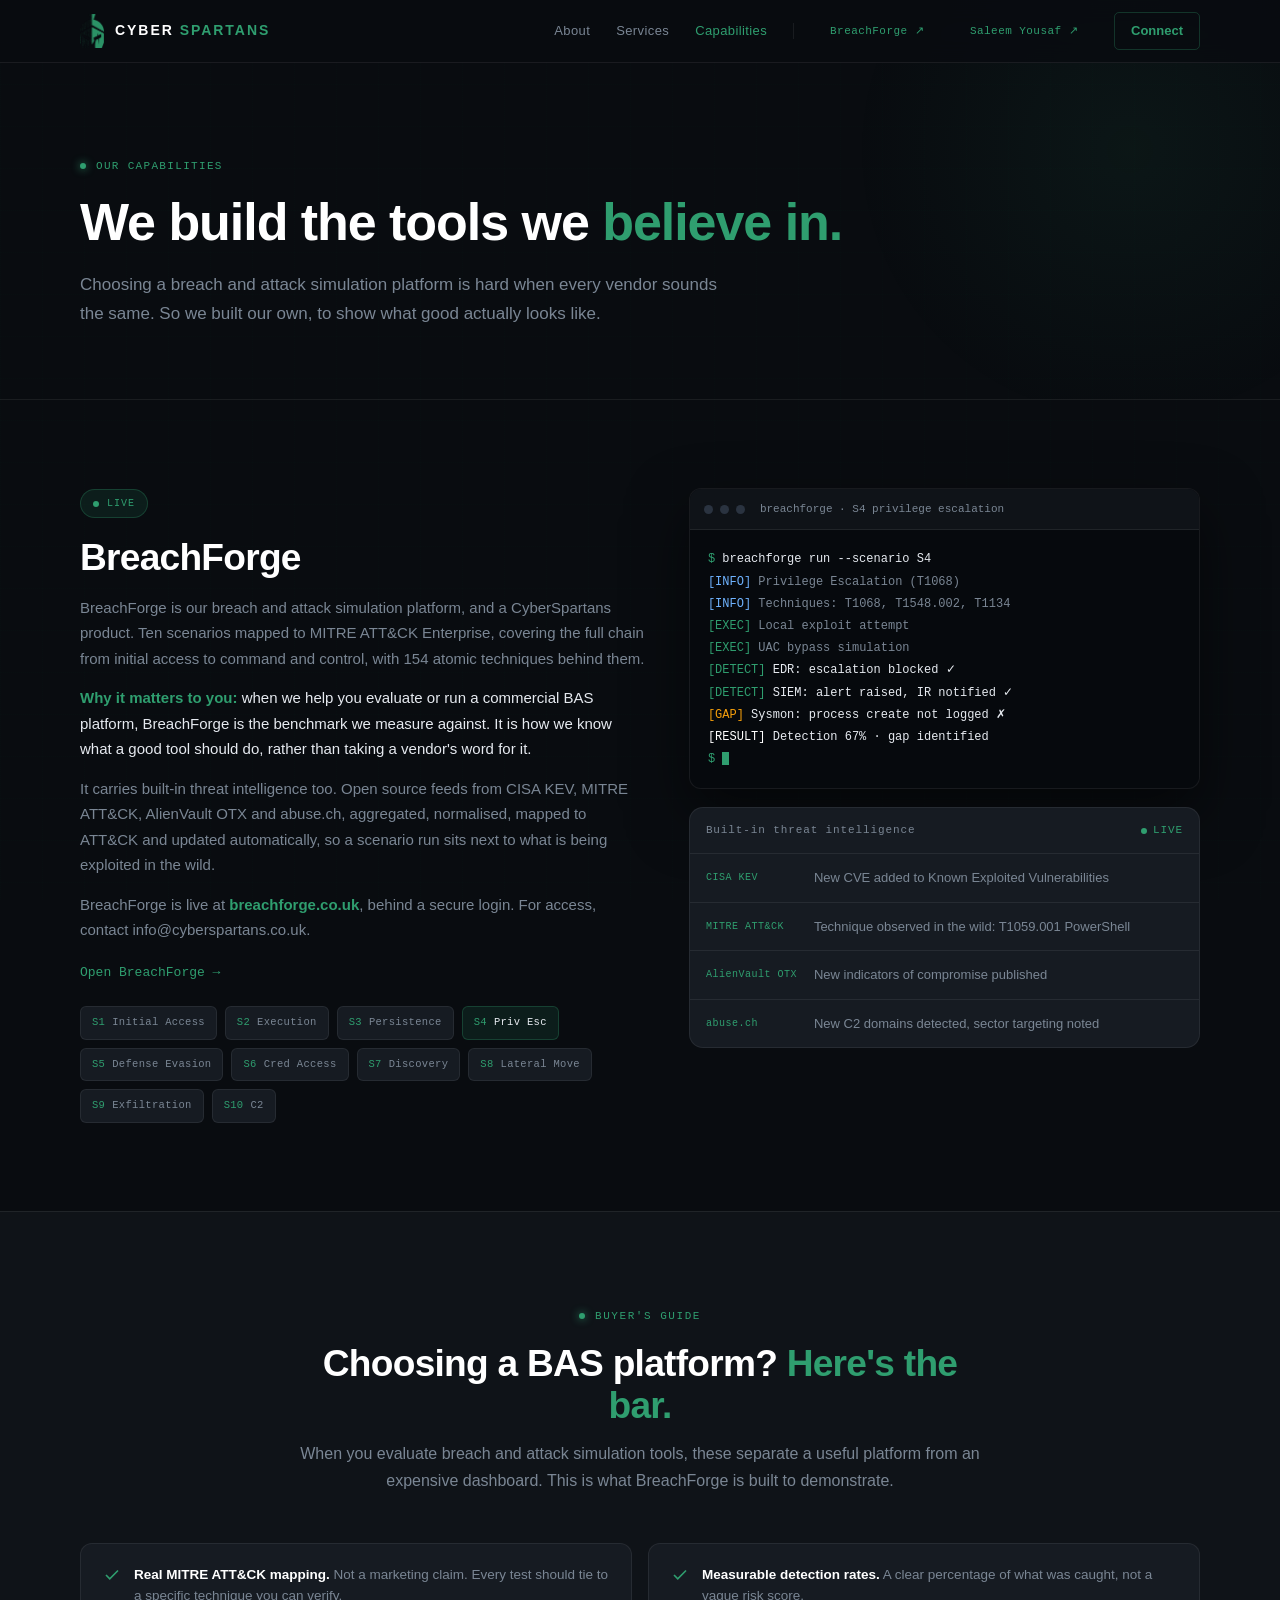
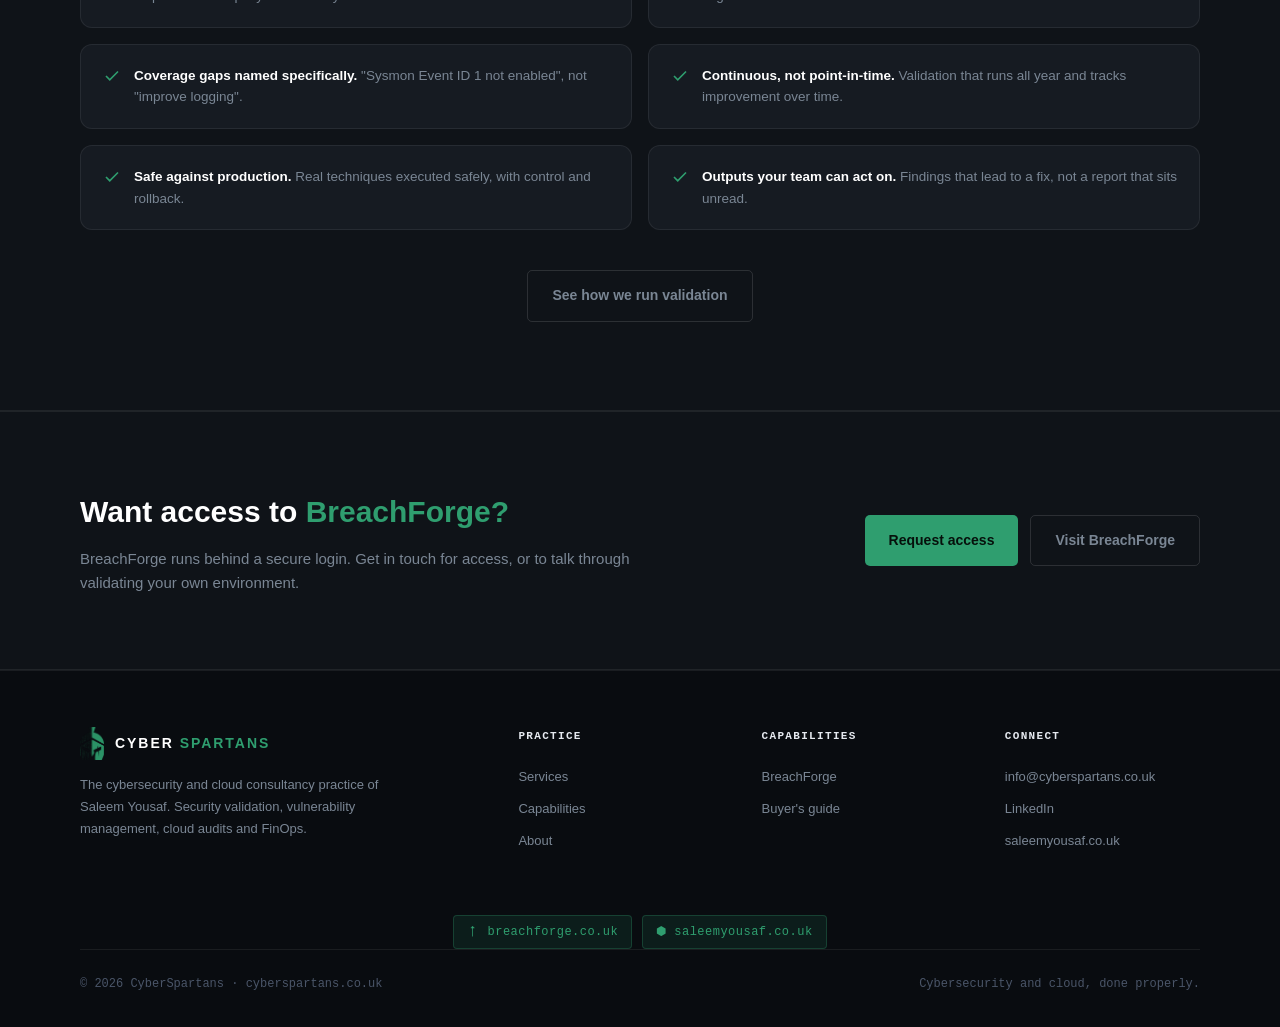
==== commit ebe20e77: "Add files via upload" ====
--- a/capabilities.html
+++ b/capabilities.html
@@ -1,5 +1,8 @@
 <!DOCTYPE html><html lang="en"><head>
 <meta charset="UTF-8"><meta name="viewport" content="width=device-width, initial-scale=1.0">
+<!-- Security: CSP and Referrer-Policy set via meta. HSTS and X-Content-Type-Options need real response headers (Cloudflare), see DEPLOY.md -->
+<meta http-equiv="Content-Security-Policy" content="default-src 'self'; script-src 'self' 'unsafe-inline'; style-src 'self' 'unsafe-inline' https://fonts.googleapis.com; font-src 'self' https://fonts.gstatic.com; img-src 'self' data:; connect-src 'self'; base-uri 'self'; form-action 'self'; object-src 'none'">
+<meta name="referrer" content="strict-origin-when-cross-origin">
 <meta name="description" content="BreachForge is our reference breach and attack simulation platform, the standard we hold commercial BAS tools to. It maps to MITRE ATT&CK and carries built-in open-source threat intelligence.">
 <link rel="canonical" href="https://cyberspartans.co.uk/capabilities.html">
 <meta property="og:type" content="website"><meta property="og:url" content="https://cyberspartans.co.uk/capabilities.html">
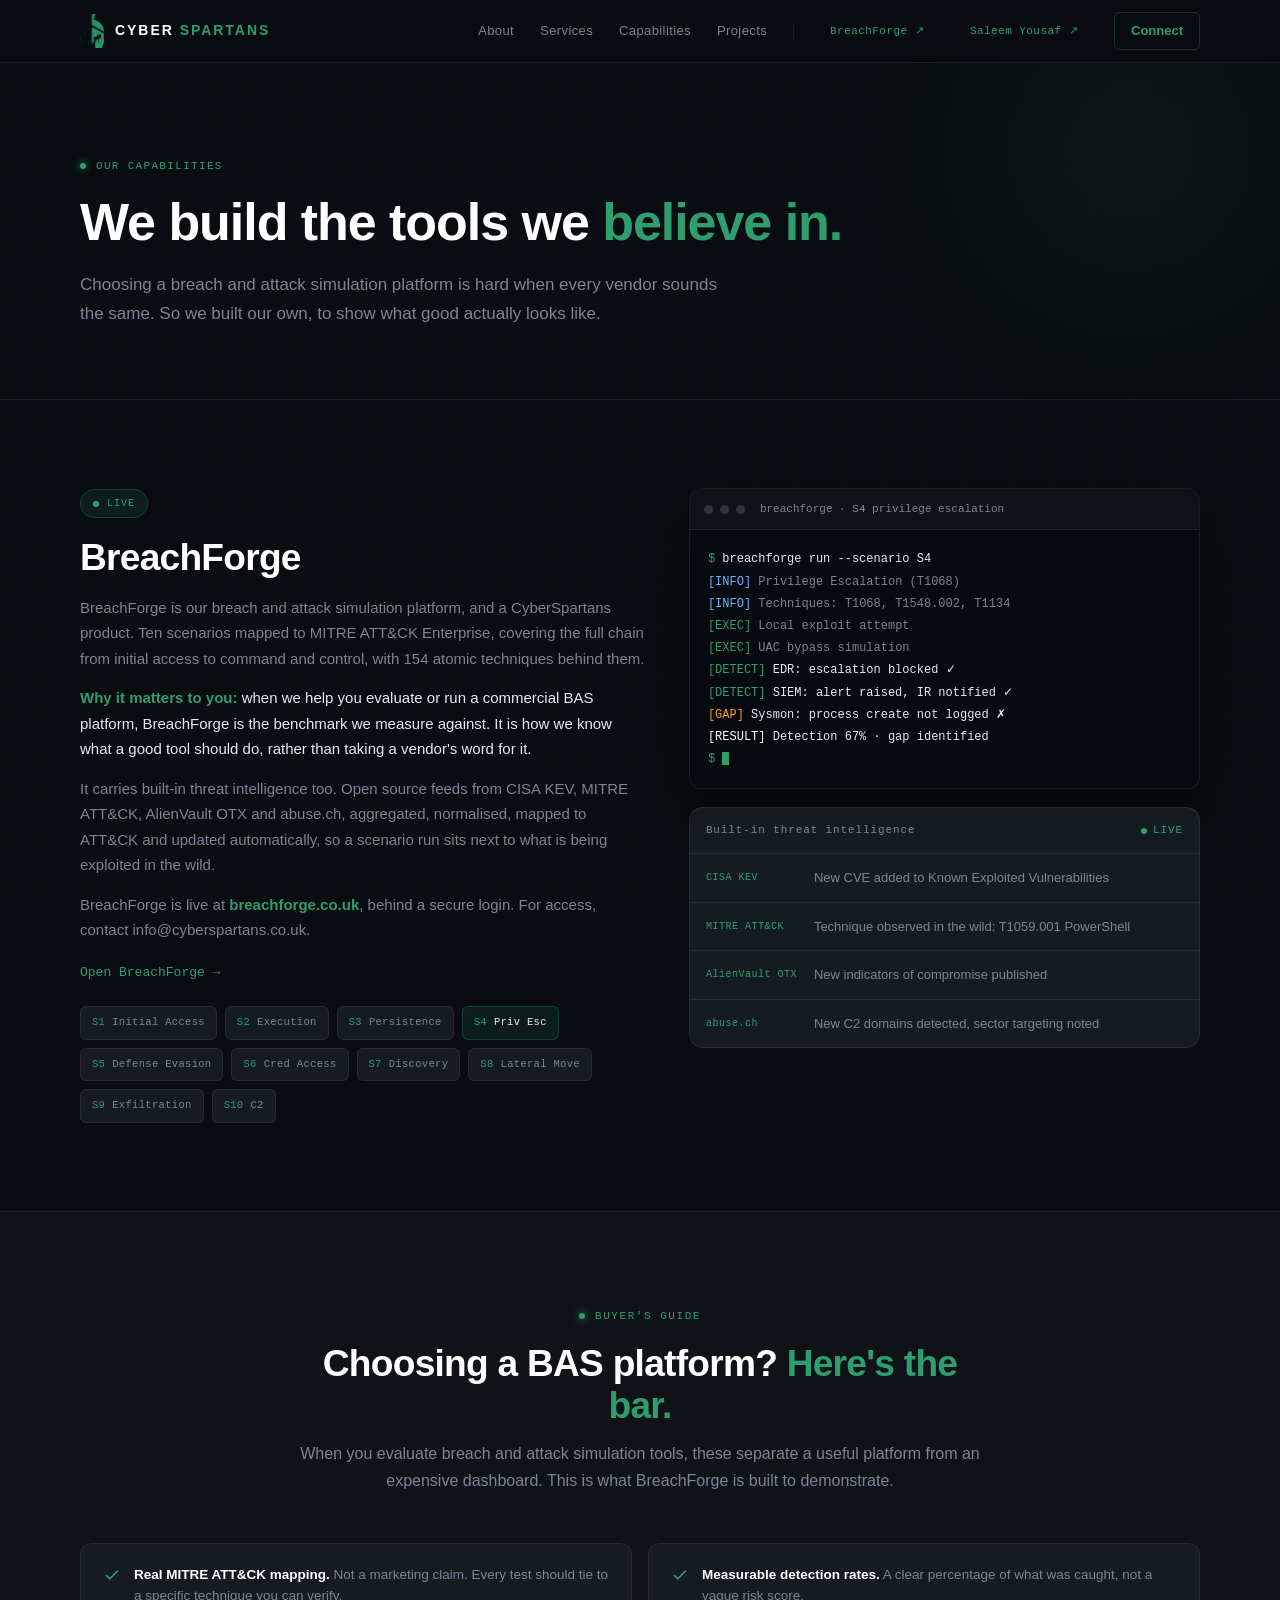
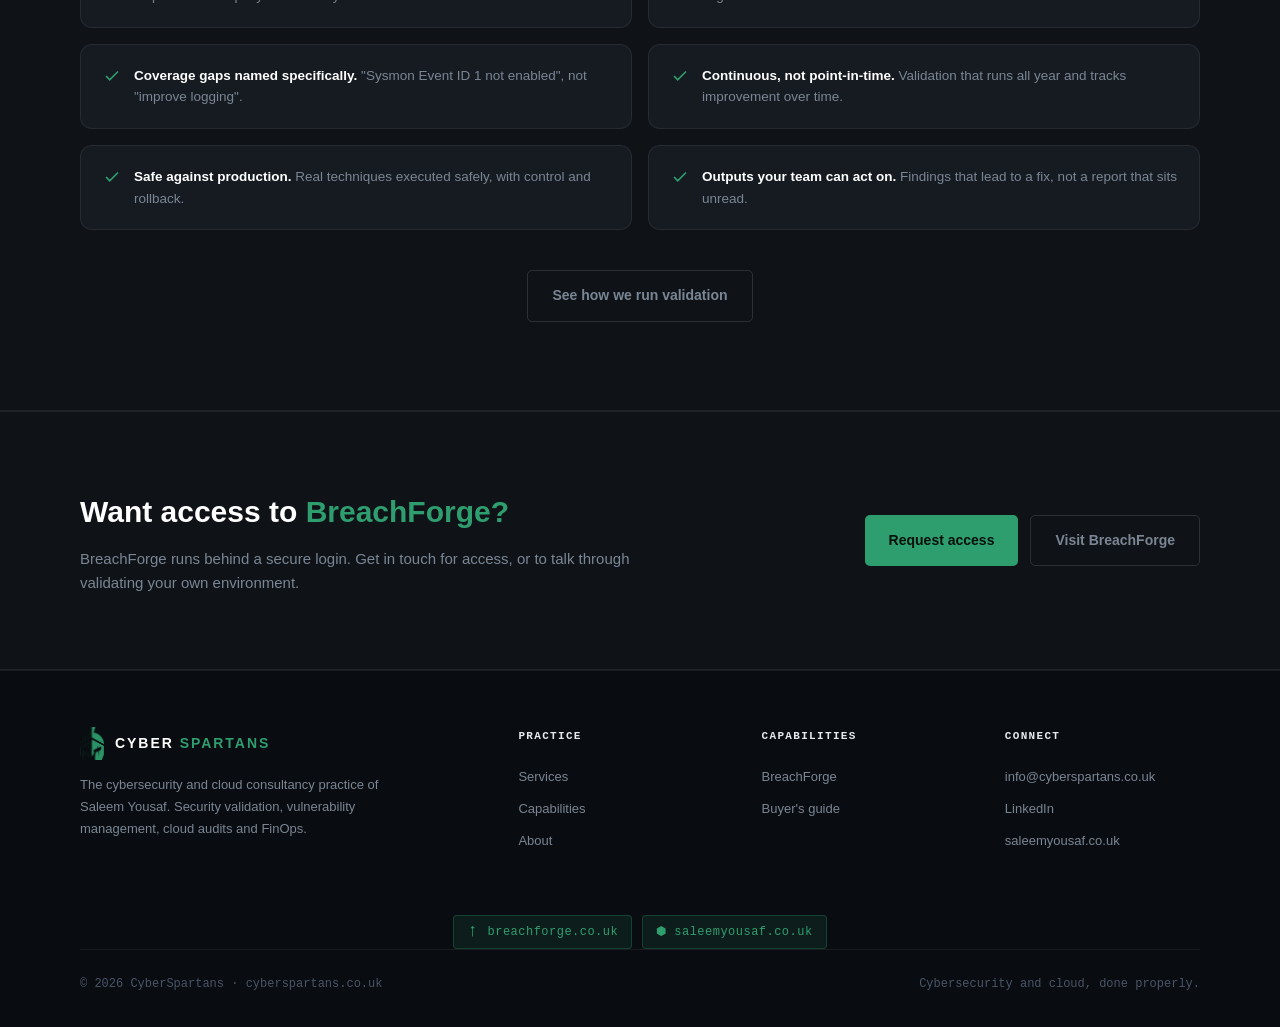
==== commit b5e12b1b: "Add files via upload" ====
--- a/capabilities.html
+++ b/capabilities.html
@@ -249,7 +249,7 @@
   <nav>
     <a href="index.html" class="lnk">About</a>
     <a href="services.html" class="lnk">Services</a>
-    <a href="capabilities.html" class="lnk active">Capabilities</a>
+    <a href="capabilities.html" class="lnk">Capabilities</a><a href="projects.html" class="lnk">Projects</a>
     <span class="nav-div"></span>
     <a href="https://breachforge.co.uk" target="_blank" rel="noopener" class="nav-ext">BreachForge &#8599;</a>
     <a href="https://saleemyousaf.co.uk" target="_blank" rel="noopener" class="nav-ext">Saleem Yousaf &#8599;</a>
